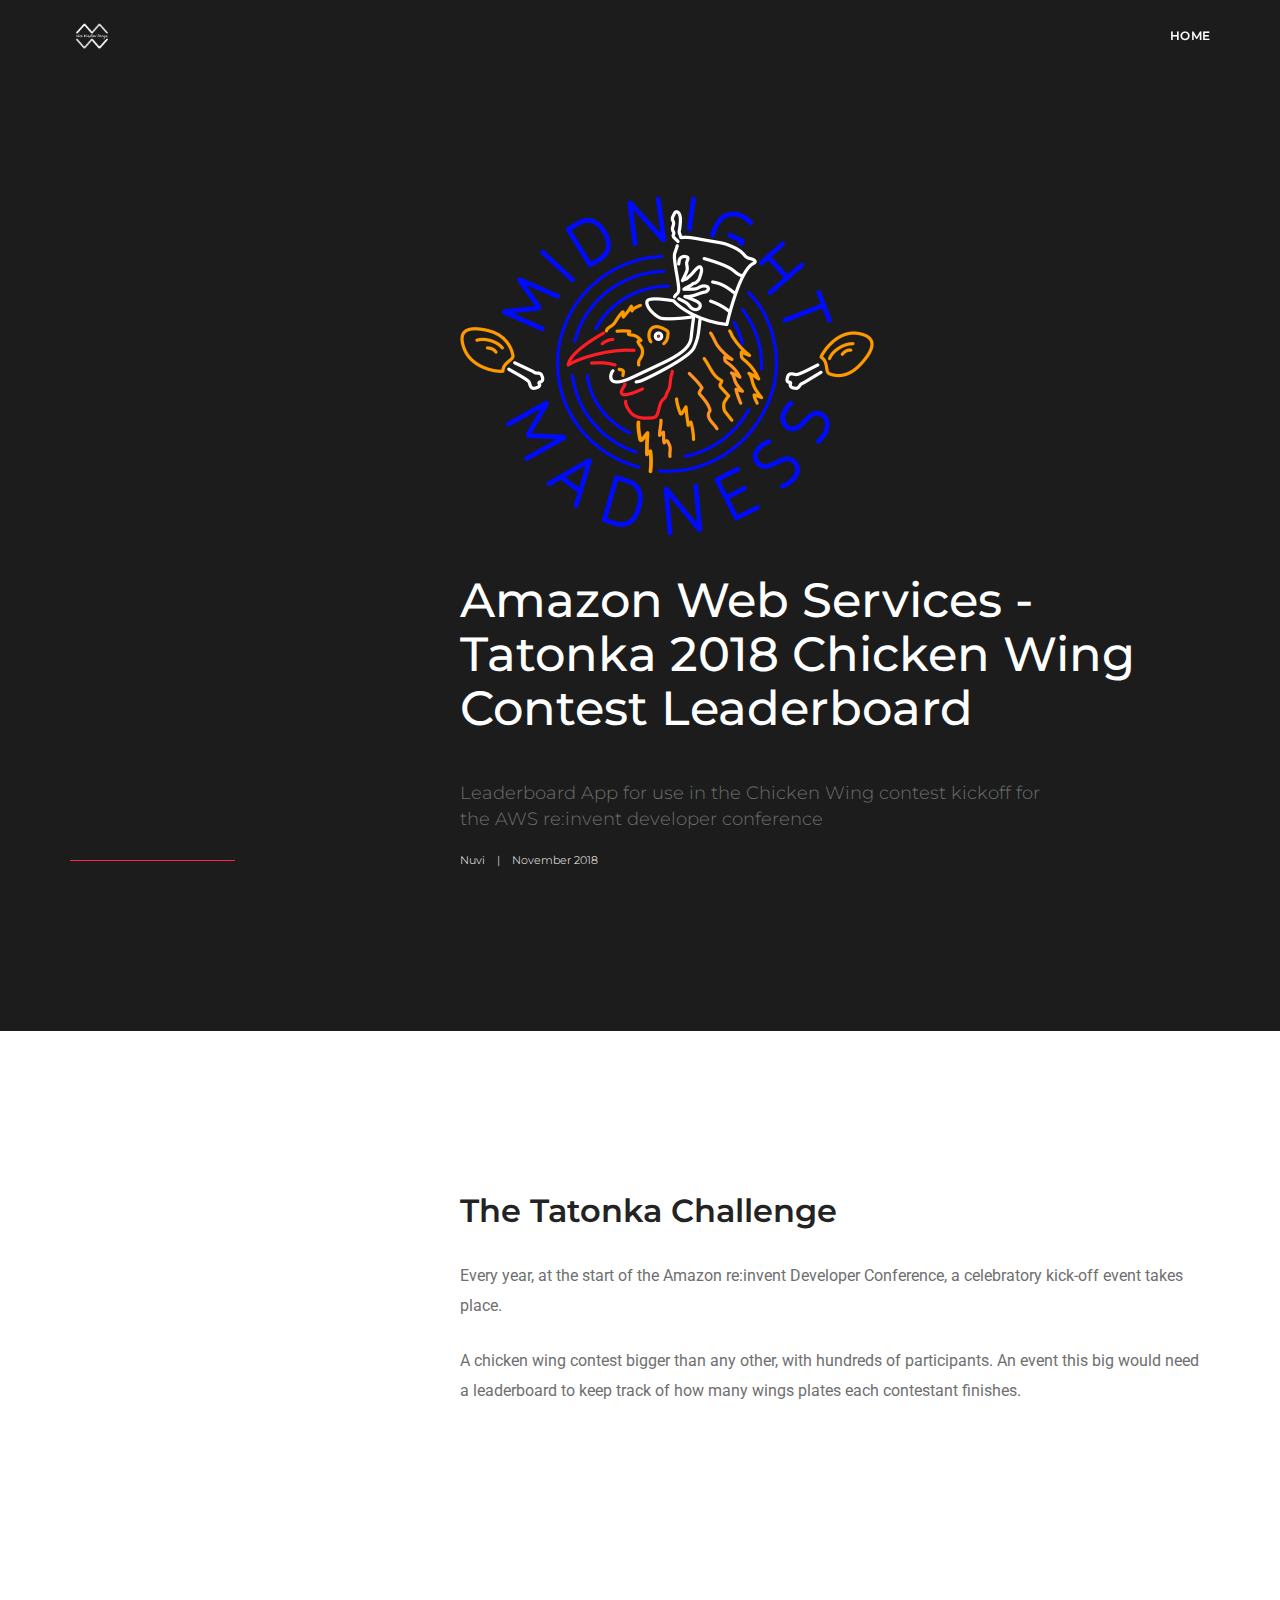
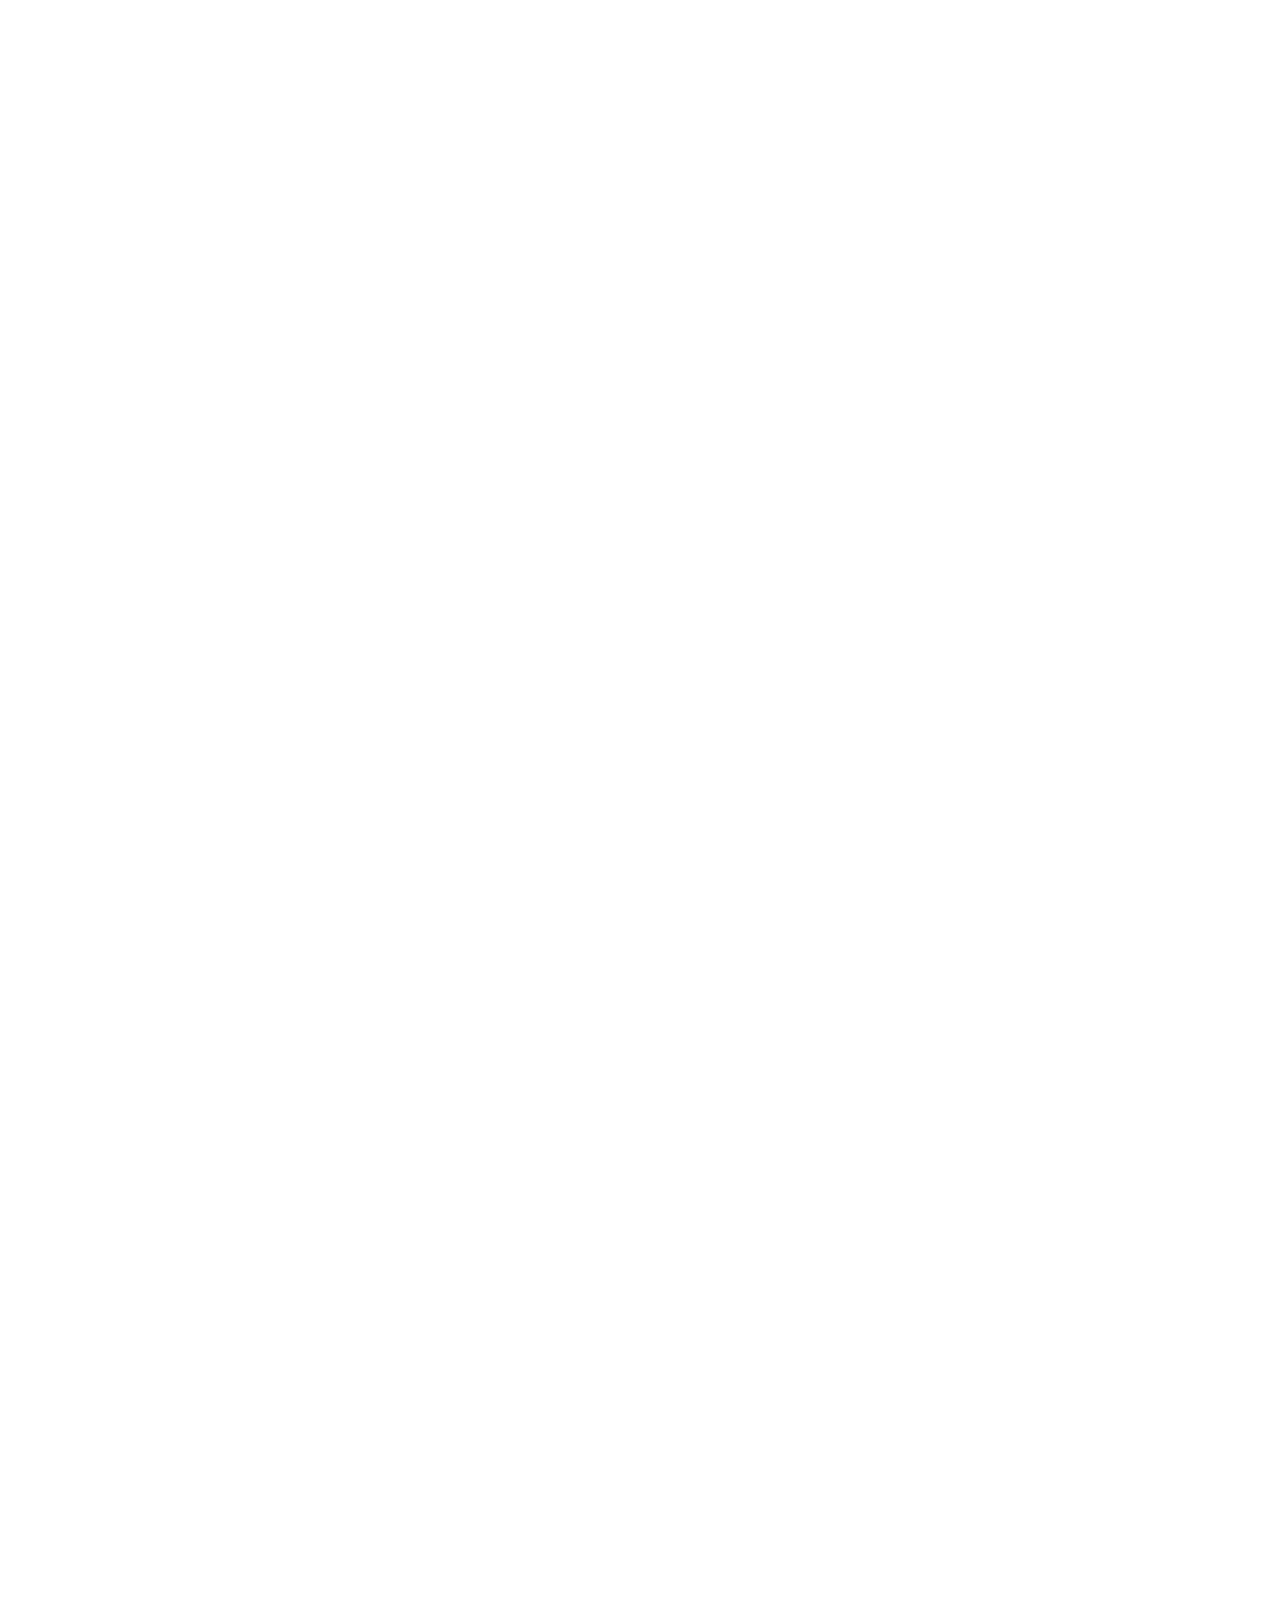
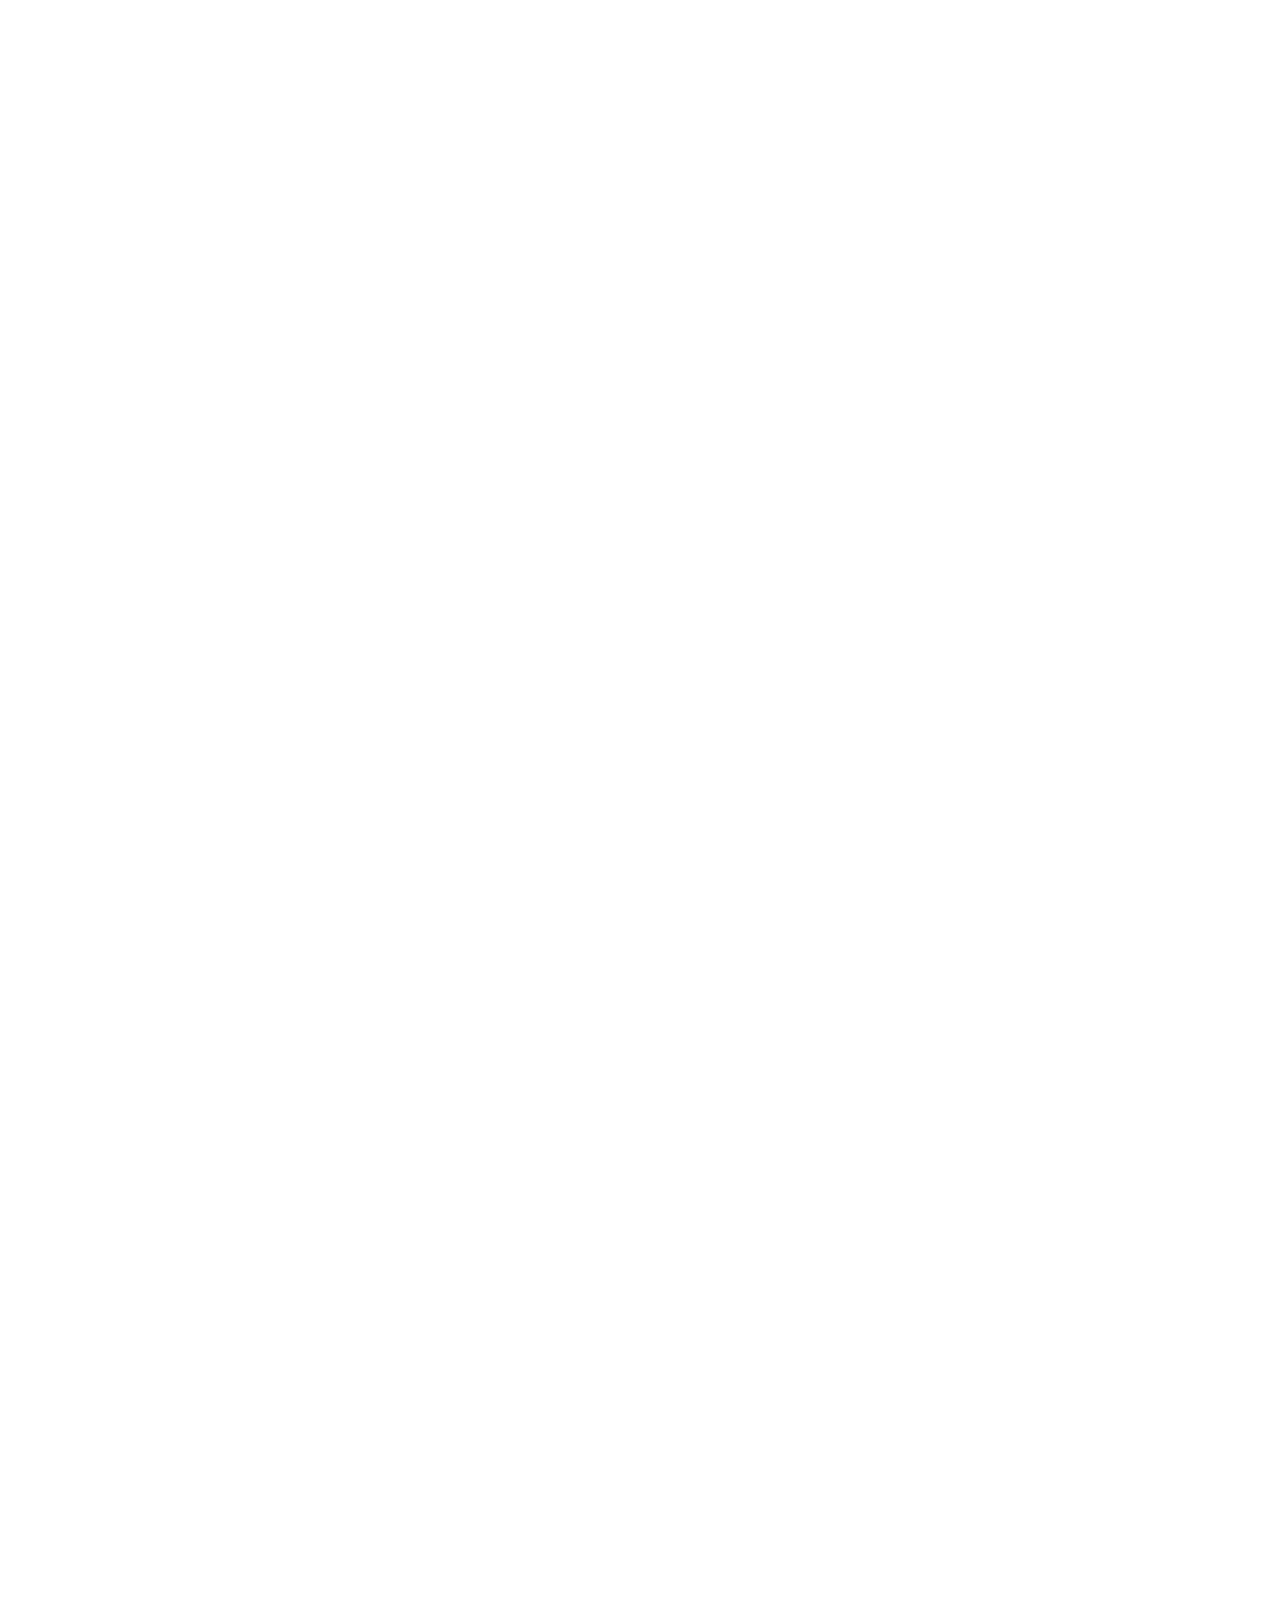
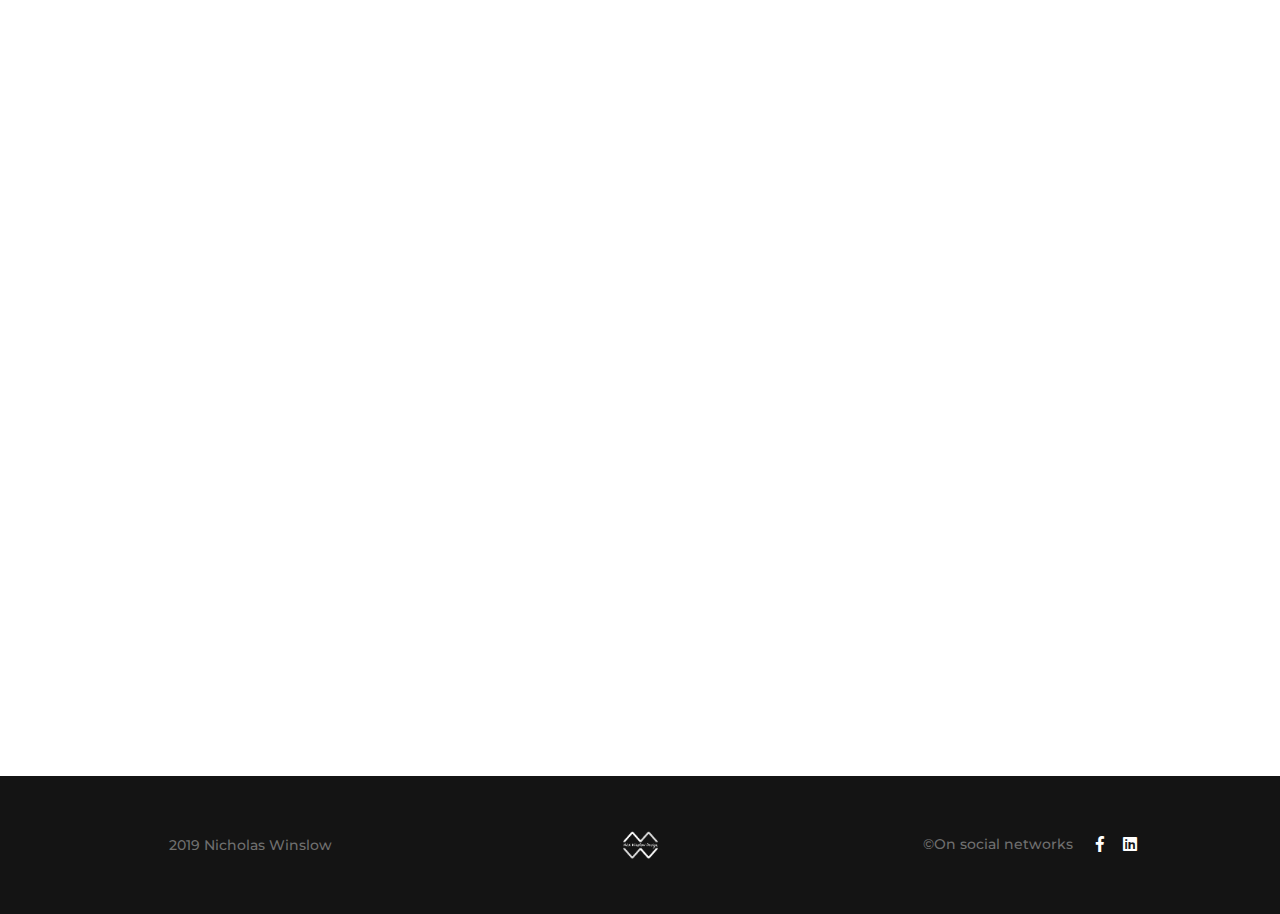
==== amazon-web-services.html @ f04628a4 "portfolio redesign update" ====
<!doctype html>
<html class="no-js" lang="en">
    <head>
        <!-- title -->
        <title>Nick Winslow - Amazon Web Services</title>
        <meta charset="utf-8">
        <meta http-equiv="X-UA-Compatible" content="IE=edge" />
        <meta name="viewport" content="width=device-width,initial-scale=1.0,maximum-scale=1" />
        <meta name="author" content="ThemeZaa">
        <!-- description -->
        <!-- keywords -->
        <!-- favicon -->
        <link rel="shortcut icon" href="images/favicon.png">
        <link rel="apple-touch-icon" href="images/apple-touch-icon-57x57.png">
        <link rel="apple-touch-icon" sizes="72x72" href="images/apple-touch-icon-72x72.png">
        <link rel="apple-touch-icon" sizes="114x114" href="images/apple-touch-icon-114x114.png">
        <!-- animation -->
        <link rel="stylesheet" href="css/animate.css" />
        <!-- bootstrap -->
        <link rel="stylesheet" href="css/bootstrap.min.css" />
        <!-- et line icon --> 
        <link rel="stylesheet" href="css/et-line-icons.css" />
        <!-- font-awesome icon -->
        <link rel="stylesheet" href="css/font-awesome.min.css" />
        <!-- themify icon -->
        <link rel="stylesheet" href="css/themify-icons.css">
        <!-- swiper carousel -->
        <link rel="stylesheet" href="css/swiper.min.css">
        <!-- justified gallery  -->
        <link rel="stylesheet" href="css/justified-gallery.min.css">
        <!-- magnific popup -->
        <link rel="stylesheet" href="css/magnific-popup.css" />
        <!-- revolution slider -->
        <link rel="stylesheet" type="text/css" href="revolution/css/settings.css" media="screen" />
        <link rel="stylesheet" type="text/css" href="revolution/css/layers.css">
        <link rel="stylesheet" type="text/css" href="revolution/css/navigation.css">
        <!-- bootsnav -->
        <link rel="stylesheet" href="css/bootsnav.css">
        <!-- style -->
        <link rel="stylesheet" href="css/style.css" />
        <!-- responsive css -->
        <link rel="stylesheet" href="css/responsive.css" />
        <!--[if IE]>
            <script src="js/html5shiv.js"></script>
        <![endif]-->
    </head>
    <body>
        <!-- start header -->
        <header>
            <nav class="navbar navbar-default bootsnav navbar-fixed-top header-light bg-transparent nav-box-width white-link">
                <div class="container nav-header-container">
                    <div class="row">
                        <!-- start logo -->
                        <div class="col-md-2 col-xs-5">
                            <a href="index.html" title="Pofo" class="logo">
                                <img src="images/logo/nick-winslow-dark.png" class="logo-dark" alt="logo">
                                <img src="images/logo/nick-winslow-light.png"  alt="logo" class="logo-light default"></a>
                        </div>
                        <!-- end logo -->
                        <div class="col-md-7 col-xs-2 width-auto pull-right accordion-menu">
                            <button type="button" class="navbar-toggle collapsed pull-right" data-toggle="collapse" data-target="#navbar-collapse-toggle-1">
                                <span class="sr-only">toggle navigation</span>
                                <span class="icon-bar"></span>
                                <span class="icon-bar"></span>
                                <span class="icon-bar"></span>
                            </button>
                            <div class="navbar-collapse collapse pull-right" id="navbar-collapse-toggle-1">
                                <ul class="nav navbar-nav navbar-left panel-group no-margin alt-font font-weight-800">
                                    <li><a href="#home" title="Home" class="inner-link">Home</a></li>
                                </ul>
                            </div>
                        </div>
                    </div>
                </div>
            </nav>
                      
        </header>
        <!-- end header -->
        <!-- start page title section -->
        <section class="big-section bg-extra-dark-gray wow fadeIn">
            <div class="container">
                <div class="row equalize xs-equalize-auto">
                    <div class="col-md-2 col-sm-12 col-xs-12 display-table small-screen margin-three-top sm-display-none">
                        <div class="display-table-cell vertical-align-bottom">
                            <div class="separator-line-horrizontal-full bg-deep-pink margin-10px-bottom"></div>
                        </div>
                    </div>
                    <div class="col-md-8 col-md-offset-2 display-table small-screen margin-three-top">
                        <div class="display-table-cell vertical-align-bottom">
                            <img src="images/portfolio/aws/midnightmadness.png" class="margin-five-bottom logo" alt=""/>
                            <h3 class="alt-font  text-white margin-six-bottom sm-margin-30px-bottom">Amazon Web Services - Tatonka 2018 Chicken Wing Contest Leaderboard</h3>
                            <span class="text-large alt-font width-80 display-block font-weight-300 margin-15px-bottom xs-width-100">Leaderboard App for use in the Chicken Wing contest kickoff for the AWS re:invent developer conference</span>
                            <span class="alt-font text-white text-extra-small font-weight-300">Nuvi &nbsp;&nbsp;&nbsp;|&nbsp;&nbsp;&nbsp; November 2018</span>
                        </div>
                    </div>
                </div>
            </div>
        </section>
        <!-- end page title section -->
        
        <!-- start about section -->
        <section class="big-section">
            <div class="container">
                <div class="row">
                    <div class="col-lg-2 col-md-3 col-sm-12 col-xs-12 sm-margin-5px-bottom wow fadeInLeft">
                        <div class="separator-line-horrizontal-full bg-deep-pink margin-20px-bottom sm-display-none"></div>
                        <span class="text-uppercase alt-font text-medium-gray letter-spacing-1 font-weight-600 text-small">About the Project</span>
                    </div>
                    <div class="col-lg-8 col-md-7 col-md-offset-2 last-paragraph-no-margin">
                        <h5 class="alt-font text-extra-dark-gray font-weight-600 margin-30px-bottom clear-both">The Tatonka Challenge</h5>
                        <p class="text-medium line-height-30">Every year, at the start of the Amazon re:invent Developer Conference, a celebratory kick-off event takes place.</p>
                        <p class="text-medium line-height-30">A chicken wing contest bigger than any other, with hundreds of participants.  An event this big would need a leaderboard to keep track of how many wings plates each contestant finishes.</p>
                    </div>
                </div>
            </div>
        </section>
        <!-- end about section -->
       <!-- start  section -->
       <section class="wow fadeIn no-padding-top">
        <div class="container-fluid padding-ten-lr sm-padding-30px-lr xs-padding-15px-lr">
            <div class="row">
                <div class="col-md-12 margin-35px-bottom wow fadeInUp">
                    <img src="images/portfolio/aws/aws1.jpg" class="width-100" alt=""/>
                </div>
                <div class="col-md-12 margin-35px-tb wow fadeInUp">
                </div>
                <div class="col-md-12 margin-35px-tb wow fadeInUp">
                </div>
            </div>
        </div>
    </section>
    <!-- end product gallery -->

        
        <!-- start product gallery -->
        <section class="wow fadeIn border-top border-width-1 border-color-medium-gray big-section">
            <div class="container">
                <div class="row">
                    <div class="col-lg-2 col-md-3 col-sm-12 col-xs-12 wow fadeInLeft sm-margin-5px-bottom">
                        <div class="separator-line-horrizontal-full bg-deep-pink margin-20px-bottom sm-display-none"></div>
                        <span class="text-uppercase alt-font text-medium-gray letter-spacing-1 font-weight-600 text-small">Ideation</span>
                    </div>
                    <div class="col-lg-8 col-md-7 col-md-offset-2 last-paragraph-no-margin">
                        <h5 class="alt-font text-extra-dark-gray font-weight-600 margin-30px-bottom clear-both">Working with Amazon</h5>
                        <p class="text-medium line-height-30">By gathering all the initial information I could about the project, I started building low-fidelity mocks of what a one time use leaderboard could look like.
                            After reviewing with Amazon with multiple phases and iterations, I was able to design a leaderboard that fit all of their needs which was passed off and sent to developers.
                        </p>
                    </div>
                </div>
            </div>
        </section>
        <section class="wow fadeIn no-padding-top">
            <div class="container-fluid padding-ten-lr sm-padding-30px-lr xs-padding-15px-lr">
                <div class="row">
                    <div class="col-md-12 margin-35px-bottom wow fadeInUp">
                        <img src="images/portfolio/aws/1.jpg" class="width-100" alt=""/>
                    </div>
                    <div class="col-md-12 margin-35px-tb wow fadeInUp">
                        <img src="images/portfolio/aws/2.jpg" class="width-100" alt=""/>
                    </div>
                    <div class="col-md-12 margin-35px-tb wow fadeInUp">
                        <img src="images/portfolio/aws/3.jpg" class="width-100" alt=""/>
                    </div>
                    <div class="col-md-12 margin-35px-tb wow fadeInUp">
                        <img src="images/portfolio/aws/4.jpg" class="width-100" alt=""/>
                    </div>
                </div>
            </div>
        </section>
        <!-- end product gallery section -->
   
 
        <!-- start footer --> 
        <footer class="footer-standard-dark bg-extra-dark-gray"> 
        
            <div class="bg-dark-footer padding-50px-tb xs-padding-30px-tb">
                <div class="container">
                    <div class="row equalize xs-equalize-auto">
                        <!-- start slogan -->
                        <div class="col-md-4 col-sm-5 col-xs-12 text-center alt-font display-table xs-text-center xs-margin-15px-bottom">
                            <div class="display-table-cell vertical-align-middle">
                                2019 Nicholas Winslow
                            </div>
                        </div>
                        <!-- end slogan -->
                        <!-- start logo -->
                        <div class="col-md-4 col-sm-2 col-xs-12 text-center display-table xs-margin-10px-bottom">
                            <div class="display-table-cell vertical-align-middle">
                                <a href="index.html"><img class="footer-logo" src="images/logo/nick-winslow-light.png" data-rjs="images/logo/nick-winslow-light" alt="Pofo"></a>
                            </div>
                        </div>
                        <!-- end logo -->
                        <!-- start social media -->
                        <div class="col-md-4 col-sm-5 col-xs-12 col-xs-12 text-center display-table xs-text-center">
                            <div class="display-table-cell vertical-align-middle">
                                <span class="alt-font margin-20px-right">&copy;On social networks</span>
                                <div class="social-icon-style-8 display-inline-block vertical-align-middle">
                                    <ul class="small-icon no-margin-bottom">
                                        <li><a class="facebook text-white" href="https://www.facebook.com/" target="_blank"><i class="fab fa-facebook-f" aria-hidden="true"></i></a></li>
                                        <li><a class="linkedin text-white" href="https://linkedin.com/in/nicholaswinslow" target="_blank"><i class="fab fa-linkedin"></i></a></li>
                                    </ul>
                                </div>
                            </div>
                        </div>
                        <!-- end social media -->
                    </div>
                </div>
            </div>
        </footer>
        <!-- end footer -->
        <!-- start scroll to top -->
        <a class="scroll-top-arrow" href="javascript:void(0);"><i class="ti-arrow-up"></i></a>
        <!-- end scroll to top  -->
        <!-- javascript libraries -->
        <script type="text/javascript" src="js/jquery.js"></script>
        <script type="text/javascript" src="js/modernizr.js"></script>
        <script type="text/javascript" src="js/bootstrap.min.js"></script>
        <script type="text/javascript" src="js/jquery.easing.1.3.js"></script>
        <script type="text/javascript" src="js/skrollr.min.js"></script>
        <script type="text/javascript" src="js/smooth-scroll.js"></script>
        <script type="text/javascript" src="js/jquery.appear.js"></script>
        <!-- menu navigation -->
        <script type="text/javascript" src="js/bootsnav.js"></script>
        <script type="text/javascript" src="js/jquery.nav.js"></script>
        <!-- animation -->
        <script type="text/javascript" src="js/wow.min.js"></script>
        <!-- page scroll -->
        <script type="text/javascript" src="js/page-scroll.js"></script>
        <!-- swiper carousel -->
        <script type="text/javascript" src="js/swiper.min.js"></script>
        <!-- counter -->
        <script type="text/javascript" src="js/jquery.count-to.js"></script>
        <!-- parallax -->
        <script type="text/javascript" src="js/jquery.stellar.js"></script>
        <!-- magnific popup -->
        <script type="text/javascript" src="js/jquery.magnific-popup.min.js"></script>
        <!-- portfolio with shorting tab -->
        <script type="text/javascript" src="js/isotope.pkgd.min.js"></script>
        <!-- images loaded -->
        <script type="text/javascript" src="js/imagesloaded.pkgd.min.js"></script>
        <!-- pull menu -->
        <script type="text/javascript" src="js/classie.js"></script>
        <script type="text/javascript" src="js/hamburger-menu.js"></script>
        <!-- counter  -->
        <script type="text/javascript" src="js/counter.js"></script>
        <!-- fit video  -->
        <script type="text/javascript" src="js/jquery.fitvids.js"></script>
        <!-- equalize -->
        <script type="text/javascript" src="js/equalize.min.js"></script>
        <!-- skill bars  -->
        <script type="text/javascript" src="js/skill.bars.jquery.js"></script> 
        <!-- justified gallery  -->
        <script type="text/javascript" src="js/justified-gallery.min.js"></script>
        <!--pie chart-->
        <script type="text/javascript" src="js/jquery.easypiechart.min.js"></script>
        <!-- instagram -->
        <script type="text/javascript" src="js/instafeed.min.js"></script>
        <!-- retina -->
        <script type="text/javascript" src="js/retina.min.js"></script>
        <!-- revolution -->
        <script type="text/javascript" src="revolution/js/jquery.themepunch.tools.min.js"></script>
        <script type="text/javascript" src="revolution/js/jquery.themepunch.revolution.min.js"></script>
        <!-- revolution slider extensions (load below extensions JS files only on local file systems to make the slider work! The following part can be removed on server for on demand loading) -->
        <!--<script type="text/javascript" src="revolution/js/extensions/revolution.extension.actions.min.js"></script>
        <script type="text/javascript" src="revolution/js/extensions/revolution.extension.carousel.min.js"></script>
        <script type="text/javascript" src="revolution/js/extensions/revolution.extension.kenburn.min.js"></script>
        <script type="text/javascript" src="revolution/js/extensions/revolution.extension.layeranimation.min.js"></script>
        <script type="text/javascript" src="revolution/js/extensions/revolution.extension.migration.min.js"></script>
        <script type="text/javascript" src="revolution/js/extensions/revolution.extension.navigation.min.js"></script>
        <script type="text/javascript" src="revolution/js/extensions/revolution.extension.parallax.min.js"></script>
        <script type="text/javascript" src="revolution/js/extensions/revolution.extension.slideanims.min.js"></script>
        <script type="text/javascript" src="revolution/js/extensions/revolution.extension.video.min.js"></script>-->
        <!-- setting -->
        <script type="text/javascript" src="js/main.js"></script>
    </body>
</html>
---- css/et-line-icons.css ----
@font-face {
	font-family: 'et-line';
	src:url('../fonts/et-line.eot');
	src:url('../fonts/et-line.eot?#iefix') format('embedded-opentype'),
		url('../fonts/et-line.woff') format('woff'),
		url('../fonts/et-line.ttf') format('truetype'),
		url('../fonts/et-line.svg#et-line') format('svg');
	font-weight: normal;
	font-style: normal;
}

/* Use the following CSS code if you want to use data attributes for inserting your icons */
[data-icon]:before {
	font-family: 'et-line';
	content: attr(data-icon);
	speak: none;
	font-weight: normal;
	font-variant: normal;
	text-transform: none;
	line-height: 1;
	-webkit-font-smoothing: antialiased;
	-moz-osx-font-smoothing: grayscale;
	display:inline-block;
}

/* Use the following CSS code if you want to have a class per icon */
/*
Instead of a list of all class selectors,
you can use the generic selector below, but it's slower:
[class*="icon-"] {
*/
.icon-mobile, .icon-laptop, .icon-desktop, .icon-tablet, .icon-phone, .icon-document, .icon-documents, .icon-search, .icon-clipboard, .icon-newspaper, .icon-notebook, .icon-book-open, .icon-browser, .icon-calendar, .icon-presentation, .icon-picture, .icon-pictures, .icon-video, .icon-camera, .icon-printer, .icon-toolbox, .icon-briefcase, .icon-wallet, .icon-gift, .icon-bargraph, .icon-grid, .icon-expand, .icon-focus, .icon-edit, .icon-adjustments, .icon-ribbon, .icon-hourglass, .icon-lock, .icon-megaphone, .icon-shield, .icon-trophy, .icon-flag, .icon-map, .icon-puzzle, .icon-basket, .icon-envelope, .icon-streetsign, .icon-telescope, .icon-gears, .icon-key, .icon-paperclip, .icon-attachment, .icon-pricetags, .icon-lightbulb, .icon-layers, .icon-pencil, .icon-tools, .icon-tools-2, .icon-scissors, .icon-paintbrush, .icon-magnifying-glass, .icon-circle-compass, .icon-linegraph, .icon-mic, .icon-strategy, .icon-beaker, .icon-caution, .icon-recycle, .icon-anchor, .icon-profile-male, .icon-profile-female, .icon-bike, .icon-wine, .icon-hotairballoon, .icon-globe, .icon-genius, .icon-map-pin, .icon-dial, .icon-chat, .icon-heart, .icon-cloud, .icon-upload, .icon-download, .icon-target, .icon-hazardous, .icon-piechart, .icon-speedometer, .icon-global, .icon-compass, .icon-lifesaver, .icon-clock, .icon-aperture, .icon-quote, .icon-scope, .icon-alarmclock, .icon-refresh, .icon-happy, .icon-sad, .icon-facebook, .icon-twitter, .icon-googleplus, .icon-rss, .icon-tumblr, .icon-linkedin, .icon-dribbble {
	font-family: 'et-line';
	speak: none;
	font-style: normal;
	font-weight: normal;
	font-variant: normal;
	text-transform: none;
	line-height: 1.1;
	-webkit-font-smoothing: antialiased;
	-moz-osx-font-smoothing: grayscale;
	display:inline-block;
}
.icon-mobile:before {
	content: "\e000";
}
.icon-laptop:before {
	content: "\e001";
}
.icon-desktop:before {
	content: "\e002";
}
.icon-tablet:before {
	content: "\e003";
}
.icon-phone:before {
	content: "\e004";
}
.icon-document:before {
	content: "\e005";
}
.icon-documents:before {
	content: "\e006";
}
.icon-search:before {
	content: "\e007";
}
.icon-clipboard:before {
	content: "\e008";
}
.icon-newspaper:before {
	content: "\e009";
}
.icon-notebook:before {
	content: "\e00a";
}
.icon-book-open:before {
	content: "\e00b";
}
.icon-browser:before {
	content: "\e00c";
}
.icon-calendar:before {
	content: "\e00d";
}
.icon-presentation:before {
	content: "\e00e";
}
.icon-picture:before {
	content: "\e00f";
}
.icon-pictures:before {
	content: "\e010";
}
.icon-video:before {
	content: "\e011";
}
.icon-camera:before {
	content: "\e012";
}
.icon-printer:before {
	content: "\e013";
}
.icon-toolbox:before {
	content: "\e014";
}
.icon-briefcase:before {
	content: "\e015";
}
.icon-wallet:before {
	content: "\e016";
}
.icon-gift:before {
	content: "\e017";
}
.icon-bargraph:before {
	content: "\e018";
}
.icon-grid:before {
	content: "\e019";
}
.icon-expand:before {
	content: "\e01a";
}
.icon-focus:before {
	content: "\e01b";
}
.icon-edit:before {
	content: "\e01c";
}
.icon-adjustments:before {
	content: "\e01d";
}
.icon-ribbon:before {
	content: "\e01e";
}
.icon-hourglass:before {
	content: "\e01f";
}
.icon-lock:before {
	content: "\e020";
}
.icon-megaphone:before {
	content: "\e021";
}
.icon-shield:before {
	content: "\e022";
}
.icon-trophy:before {
	content: "\e023";
}
.icon-flag:before {
	content: "\e024";
}
.icon-map:before {
	content: "\e025";
}
.icon-puzzle:before {
	content: "\e026";
}
.icon-basket:before {
	content: "\e027";
}
.icon-envelope:before {
	content: "\e028";
}
.icon-streetsign:before {
	content: "\e029";
}
.icon-telescope:before {
	content: "\e02a";
}
.icon-gears:before {
	content: "\e02b";
}
.icon-key:before {
	content: "\e02c";
}
.icon-paperclip:before {
	content: "\e02d";
}
.icon-attachment:before {
	content: "\e02e";
}
.icon-pricetags:before {
	content: "\e02f";
}
.icon-lightbulb:before {
	content: "\e030";
}
.icon-layers:before {
	content: "\e031";
}
.icon-pencil:before {
	content: "\e032";
}
.icon-tools:before {
	content: "\e033";
}
.icon-tools-2:before {
	content: "\e034";
}
.icon-scissors:before {
	content: "\e035";
}
.icon-paintbrush:before {
	content: "\e036";
}
.icon-magnifying-glass:before {
	content: "\e037";
}
.icon-circle-compass:before {
	content: "\e038";
}
.icon-linegraph:before {
	content: "\e039";
}
.icon-mic:before {
	content: "\e03a";
}
.icon-strategy:before {
	content: "\e03b";
}
.icon-beaker:before {
	content: "\e03c";
}
.icon-caution:before {
	content: "\e03d";
}
.icon-recycle:before {
	content: "\e03e";
}
.icon-anchor:before {
	content: "\e03f";
}
.icon-profile-male:before {
	content: "\e040";
}
.icon-profile-female:before {
	content: "\e041";
}
.icon-bike:before {
	content: "\e042";
}
.icon-wine:before {
	content: "\e043";
}
.icon-hotairballoon:before {
	content: "\e044";
}
.icon-globe:before {
	content: "\e045";
}
.icon-genius:before {
	content: "\e046";
}
.icon-map-pin:before {
	content: "\e047";
}
.icon-dial:before {
	content: "\e048";
}
.icon-chat:before {
	content: "\e049";
}
.icon-heart:before {
	content: "\e04a";
}
.icon-cloud:before {
	content: "\e04b";
}
.icon-upload:before {
	content: "\e04c";
}
.icon-download:before {
	content: "\e04d";
}
.icon-target:before {
	content: "\e04e";
}
.icon-hazardous:before {
	content: "\e04f";
}
.icon-piechart:before {
	content: "\e050";
}
.icon-speedometer:before {
	content: "\e051";
}
.icon-global:before {
	content: "\e052";
}
.icon-compass:before {
	content: "\e053";
}
.icon-lifesaver:before {
	content: "\e054";
}
.icon-clock:before {
	content: "\e055";
}
.icon-aperture:before {
	content: "\e056";
}
.icon-quote:before {
	content: "\e057";
}
.icon-scope:before {
	content: "\e058";
}
.icon-alarmclock:before {
	content: "\e059";
}
.icon-refresh:before {
	content: "\e05a";
}
.icon-happy:before {
	content: "\e05b";
}
.icon-sad:before {
	content: "\e05c";
}
.icon-facebook:before {
	content: "\e05d";
}
.icon-twitter:before {
	content: "\e05e";
}
.icon-googleplus:before {
	content: "\e05f";
}
.icon-rss:before {
	content: "\e060";
}
.icon-tumblr:before {
	content: "\e061";
}
.icon-linkedin:before {
	content: "\e062";
}
.icon-dribbble:before {
	content: "\e063";
}
---- css/themify-icons.css ----
@font-face {
	font-family: 'themify';
	src:url('../fonts/themify.eot?-fvbane');
	src:url('../fonts/themify.eot?#iefix-fvbane') format('embedded-opentype'),
		url('../fonts/themify.woff?-fvbane') format('woff'),
		url('../fonts/themify.ttf?-fvbane') format('truetype'),
		url('../fonts/themify.svg?-fvbane#themify') format('svg');
	font-weight: normal;
	font-style: normal;
}

[class^="ti-"], [class*=" ti-"] {
	font-family: 'themify';
	speak: none;
	font-style: normal;
	font-weight: normal;
	font-variant: normal;
	text-transform: none;
	line-height: 1;
        display: inline-block;

	/* Better Font Rendering =========== */
	-webkit-font-smoothing: antialiased;
	-moz-osx-font-smoothing: grayscale;
}

.ti-wand:before {
	content: "\e600";
}
.ti-volume:before {
	content: "\e601";
}
.ti-user:before {
	content: "\e602";
}
.ti-unlock:before {
	content: "\e603";
}
.ti-unlink:before {
	content: "\e604";
}
.ti-trash:before {
	content: "\e605";
}
.ti-thought:before {
	content: "\e606";
}
.ti-target:before {
	content: "\e607";
}
.ti-tag:before {
	content: "\e608";
}
.ti-tablet:before {
	content: "\e609";
}
.ti-star:before {
	content: "\e60a";
}
.ti-spray:before {
	content: "\e60b";
}
.ti-signal:before {
	content: "\e60c";
}
.ti-shopping-cart:before {
	content: "\e60d";
}
.ti-shopping-cart-full:before {
	content: "\e60e";
}
.ti-settings:before {
	content: "\e60f";
}
.ti-search:before {
	content: "\e610";
}
.ti-zoom-in:before {
	content: "\e611";
}
.ti-zoom-out:before {
	content: "\e612";
}
.ti-cut:before {
	content: "\e613";
}
.ti-ruler:before {
	content: "\e614";
}
.ti-ruler-pencil:before {
	content: "\e615";
}
.ti-ruler-alt:before {
	content: "\e616";
}
.ti-bookmark:before {
	content: "\e617";
}
.ti-bookmark-alt:before {
	content: "\e618";
}
.ti-reload:before {
	content: "\e619";
}
.ti-plus:before {
	content: "\e61a";
}
.ti-pin:before {
	content: "\e61b";
}
.ti-pencil:before {
	content: "\e61c";
}
.ti-pencil-alt:before {
	content: "\e61d";
}
.ti-paint-roller:before {
	content: "\e61e";
}
.ti-paint-bucket:before {
	content: "\e61f";
}
.ti-na:before {
	content: "\e620";
}
.ti-mobile:before {
	content: "\e621";
}
.ti-minus:before {
	content: "\e622";
}
.ti-medall:before {
	content: "\e623";
}
.ti-medall-alt:before {
	content: "\e624";
}
.ti-marker:before {
	content: "\e625";
}
.ti-marker-alt:before {
	content: "\e626";
}
.ti-arrow-up:before {
	content: "\e627";
}
.ti-arrow-right:before {
	content: "\e628";
}
.ti-arrow-left:before {
	content: "\e629";
}
.ti-arrow-down:before {
	content: "\e62a";
}
.ti-lock:before {
	content: "\e62b";
}
.ti-location-arrow:before {
	content: "\e62c";
}
.ti-link:before {
	content: "\e62d";
}
.ti-layout:before {
	content: "\e62e";
}
.ti-layers:before {
	content: "\e62f";
}
.ti-layers-alt:before {
	content: "\e630";
}
.ti-key:before {
	content: "\e631";
}
.ti-import:before {
	content: "\e632";
}
.ti-image:before {
	content: "\e633";
}
.ti-heart:before {
	content: "\e634";
}
.ti-heart-broken:before {
	content: "\e635";
}
.ti-hand-stop:before {
	content: "\e636";
}
.ti-hand-open:before {
	content: "\e637";
}
.ti-hand-drag:before {
	content: "\e638";
}
.ti-folder:before {
	content: "\e639";
}
.ti-flag:before {
	content: "\e63a";
}
.ti-flag-alt:before {
	content: "\e63b";
}
.ti-flag-alt-2:before {
	content: "\e63c";
}
.ti-eye:before {
	content: "\e63d";
}
.ti-export:before {
	content: "\e63e";
}
.ti-exchange-vertical:before {
	content: "\e63f";
}
.ti-desktop:before {
	content: "\e640";
}
.ti-cup:before {
	content: "\e641";
}
.ti-crown:before {
	content: "\e642";
}
.ti-comments:before {
	content: "\e643";
}
.ti-comment:before {
	content: "\e644";
}
.ti-comment-alt:before {
	content: "\e645";
}
.ti-close:before {
	content: "\e646";
}
.ti-clip:before {
	content: "\e647";
}
.ti-angle-up:before {
	content: "\e648";
}
.ti-angle-right:before {
	content: "\e649";
}
.ti-angle-left:before {
	content: "\e64a";
}
.ti-angle-down:before {
	content: "\e64b";
}
.ti-check:before {
	content: "\e64c";
}
.ti-check-box:before {
	content: "\e64d";
}
.ti-camera:before {
	content: "\e64e";
}
.ti-announcement:before {
	content: "\e64f";
}
.ti-brush:before {
	content: "\e650";
}
.ti-briefcase:before {
	content: "\e651";
}
.ti-bolt:before {
	content: "\e652";
}
.ti-bolt-alt:before {
	content: "\e653";
}
.ti-blackboard:before {
	content: "\e654";
}
.ti-bag:before {
	content: "\e655";
}
.ti-move:before {
	content: "\e656";
}
.ti-arrows-vertical:before {
	content: "\e657";
}
.ti-arrows-horizontal:before {
	content: "\e658";
}
.ti-fullscreen:before {
	content: "\e659";
}
.ti-arrow-top-right:before {
	content: "\e65a";
}
.ti-arrow-top-left:before {
	content: "\e65b";
}
.ti-arrow-circle-up:before {
	content: "\e65c";
}
.ti-arrow-circle-right:before {
	content: "\e65d";
}
.ti-arrow-circle-left:before {
	content: "\e65e";
}
.ti-arrow-circle-down:before {
	content: "\e65f";
}
.ti-angle-double-up:before {
	content: "\e660";
}
.ti-angle-double-right:before {
	content: "\e661";
}
.ti-angle-double-left:before {
	content: "\e662";
}
.ti-angle-double-down:before {
	content: "\e663";
}
.ti-zip:before {
	content: "\e664";
}
.ti-world:before {
	content: "\e665";
}
.ti-wheelchair:before {
	content: "\e666";
}
.ti-view-list:before {
	content: "\e667";
}
.ti-view-list-alt:before {
	content: "\e668";
}
.ti-view-grid:before {
	content: "\e669";
}
.ti-uppercase:before {
	content: "\e66a";
}
.ti-upload:before {
	content: "\e66b";
}
.ti-underline:before {
	content: "\e66c";
}
.ti-truck:before {
	content: "\e66d";
}
.ti-timer:before {
	content: "\e66e";
}
.ti-ticket:before {
	content: "\e66f";
}
.ti-thumb-up:before {
	content: "\e670";
}
.ti-thumb-down:before {
	content: "\e671";
}
.ti-text:before {
	content: "\e672";
}
.ti-stats-up:before {
	content: "\e673";
}
.ti-stats-down:before {
	content: "\e674";
}
.ti-split-v:before {
	content: "\e675";
}
.ti-split-h:before {
	content: "\e676";
}
.ti-smallcap:before {
	content: "\e677";
}
.ti-shine:before {
	content: "\e678";
}
.ti-shift-right:before {
	content: "\e679";
}
.ti-shift-left:before {
	content: "\e67a";
}
.ti-shield:before {
	content: "\e67b";
}
.ti-notepad:before {
	content: "\e67c";
}
.ti-server:before {
	content: "\e67d";
}
.ti-quote-right:before {
	content: "\e67e";
}
.ti-quote-left:before {
	content: "\e67f";
}
.ti-pulse:before {
	content: "\e680";
}
.ti-printer:before {
	content: "\e681";
}
.ti-power-off:before {
	content: "\e682";
}
.ti-plug:before {
	content: "\e683";
}
.ti-pie-chart:before {
	content: "\e684";
}
.ti-paragraph:before {
	content: "\e685";
}
.ti-panel:before {
	content: "\e686";
}
.ti-package:before {
	content: "\e687";
}
.ti-music:before {
	content: "\e688";
}
.ti-music-alt:before {
	content: "\e689";
}
.ti-mouse:before {
	content: "\e68a";
}
.ti-mouse-alt:before {
	content: "\e68b";
}
.ti-money:before {
	content: "\e68c";
}
.ti-microphone:before {
	content: "\e68d";
}
.ti-menu:before {
	content: "\e68e";
}
.ti-menu-alt:before {
	content: "\e68f";
}
.ti-map:before {
	content: "\e690";
}
.ti-map-alt:before {
	content: "\e691";
}
.ti-loop:before {
	content: "\e692";
}
.ti-location-pin:before {
	content: "\e693";
}
.ti-list:before {
	content: "\e694";
}
.ti-light-bulb:before {
	content: "\e695";
}
.ti-Italic:before {
	content: "\e696";
}
.ti-info:before {
	content: "\e697";
}
.ti-infinite:before {
	content: "\e698";
}
.ti-id-badge:before {
	content: "\e699";
}
.ti-hummer:before {
	content: "\e69a";
}
.ti-home:before {
	content: "\e69b";
}
.ti-help:before {
	content: "\e69c";
}
.ti-headphone:before {
	content: "\e69d";
}
.ti-harddrives:before {
	content: "\e69e";
}
.ti-harddrive:before {
	content: "\e69f";
}
.ti-gift:before {
	content: "\e6a0";
}
.ti-game:before {
	content: "\e6a1";
}
.ti-filter:before {
	content: "\e6a2";
}
.ti-files:before {
	content: "\e6a3";
}
.ti-file:before {
	content: "\e6a4";
}
.ti-eraser:before {
	content: "\e6a5";
}
.ti-envelope:before {
	content: "\e6a6";
}
.ti-download:before {
	content: "\e6a7";
}
.ti-direction:before {
	content: "\e6a8";
}
.ti-direction-alt:before {
	content: "\e6a9";
}
.ti-dashboard:before {
	content: "\e6aa";
}
.ti-control-stop:before {
	content: "\e6ab";
}
.ti-control-shuffle:before {
	content: "\e6ac";
}
.ti-control-play:before {
	content: "\e6ad";
}
.ti-control-pause:before {
	content: "\e6ae";
}
.ti-control-forward:before {
	content: "\e6af";
}
.ti-control-backward:before {
	content: "\e6b0";
}
.ti-cloud:before {
	content: "\e6b1";
}
.ti-cloud-up:before {
	content: "\e6b2";
}
.ti-cloud-down:before {
	content: "\e6b3";
}
.ti-clipboard:before {
	content: "\e6b4";
}
.ti-car:before {
	content: "\e6b5";
}
.ti-calendar:before {
	content: "\e6b6";
}
.ti-book:before {
	content: "\e6b7";
}
.ti-bell:before {
	content: "\e6b8";
}
.ti-basketball:before {
	content: "\e6b9";
}
.ti-bar-chart:before {
	content: "\e6ba";
}
.ti-bar-chart-alt:before {
	content: "\e6bb";
}
.ti-back-right:before {
	content: "\e6bc";
}
.ti-back-left:before {
	content: "\e6bd";
}
.ti-arrows-corner:before {
	content: "\e6be";
}
.ti-archive:before {
	content: "\e6bf";
}
.ti-anchor:before {
	content: "\e6c0";
}
.ti-align-right:before {
	content: "\e6c1";
}
.ti-align-left:before {
	content: "\e6c2";
}
.ti-align-justify:before {
	content: "\e6c3";
}
.ti-align-center:before {
	content: "\e6c4";
}
.ti-alert:before {
	content: "\e6c5";
}
.ti-alarm-clock:before {
	content: "\e6c6";
}
.ti-agenda:before {
	content: "\e6c7";
}
.ti-write:before {
	content: "\e6c8";
}
.ti-window:before {
	content: "\e6c9";
}
.ti-widgetized:before {
	content: "\e6ca";
}
.ti-widget:before {
	content: "\e6cb";
}
.ti-widget-alt:before {
	content: "\e6cc";
}
.ti-wallet:before {
	content: "\e6cd";
}
.ti-video-clapper:before {
	content: "\e6ce";
}
.ti-video-camera:before {
	content: "\e6cf";
}
.ti-vector:before {
	content: "\e6d0";
}
.ti-themify-logo:before {
	content: "\e6d1";
}
.ti-themify-favicon:before {
	content: "\e6d2";
}
.ti-themify-favicon-alt:before {
	content: "\e6d3";
}
.ti-support:before {
	content: "\e6d4";
}
.ti-stamp:before {
	content: "\e6d5";
}
.ti-split-v-alt:before {
	content: "\e6d6";
}
.ti-slice:before {
	content: "\e6d7";
}
.ti-shortcode:before {
	content: "\e6d8";
}
.ti-shift-right-alt:before {
	content: "\e6d9";
}
.ti-shift-left-alt:before {
	content: "\e6da";
}
.ti-ruler-alt-2:before {
	content: "\e6db";
}
.ti-receipt:before {
	content: "\e6dc";
}
.ti-pin2:before {
	content: "\e6dd";
}
.ti-pin-alt:before {
	content: "\e6de";
}
.ti-pencil-alt2:before {
	content: "\e6df";
}
.ti-palette:before {
	content: "\e6e0";
}
.ti-more:before {
	content: "\e6e1";
}
.ti-more-alt:before {
	content: "\e6e2";
}
.ti-microphone-alt:before {
	content: "\e6e3";
}
.ti-magnet:before {
	content: "\e6e4";
}
.ti-line-double:before {
	content: "\e6e5";
}
.ti-line-dotted:before {
	content: "\e6e6";
}
.ti-line-dashed:before {
	content: "\e6e7";
}
.ti-layout-width-full:before {
	content: "\e6e8";
}
.ti-layout-width-default:before {
	content: "\e6e9";
}
.ti-layout-width-default-alt:before {
	content: "\e6ea";
}
.ti-layout-tab:before {
	content: "\e6eb";
}
.ti-layout-tab-window:before {
	content: "\e6ec";
}
.ti-layout-tab-v:before {
	content: "\e6ed";
}
.ti-layout-tab-min:before {
	content: "\e6ee";
}
.ti-layout-slider:before {
	content: "\e6ef";
}
.ti-layout-slider-alt:before {
	content: "\e6f0";
}
.ti-layout-sidebar-right:before {
	content: "\e6f1";
}
.ti-layout-sidebar-none:before {
	content: "\e6f2";
}
.ti-layout-sidebar-left:before {
	content: "\e6f3";
}
.ti-layout-placeholder:before {
	content: "\e6f4";
}
.ti-layout-menu:before {
	content: "\e6f5";
}
.ti-layout-menu-v:before {
	content: "\e6f6";
}
.ti-layout-menu-separated:before {
	content: "\e6f7";
}
.ti-layout-menu-full:before {
	content: "\e6f8";
}
.ti-layout-media-right-alt:before {
	content: "\e6f9";
}
.ti-layout-media-right:before {
	content: "\e6fa";
}
.ti-layout-media-overlay:before {
	content: "\e6fb";
}
.ti-layout-media-overlay-alt:before {
	content: "\e6fc";
}
.ti-layout-media-overlay-alt-2:before {
	content: "\e6fd";
}
.ti-layout-media-left-alt:before {
	content: "\e6fe";
}
.ti-layout-media-left:before {
	content: "\e6ff";
}
.ti-layout-media-center-alt:before {
	content: "\e700";
}
.ti-layout-media-center:before {
	content: "\e701";
}
.ti-layout-list-thumb:before {
	content: "\e702";
}
.ti-layout-list-thumb-alt:before {
	content: "\e703";
}
.ti-layout-list-post:before {
	content: "\e704";
}
.ti-layout-list-large-image:before {
	content: "\e705";
}
.ti-layout-line-solid:before {
	content: "\e706";
}
.ti-layout-grid4:before {
	content: "\e707";
}
.ti-layout-grid3:before {
	content: "\e708";
}
.ti-layout-grid2:before {
	content: "\e709";
}
.ti-layout-grid2-thumb:before {
	content: "\e70a";
}
.ti-layout-cta-right:before {
	content: "\e70b";
}
.ti-layout-cta-left:before {
	content: "\e70c";
}
.ti-layout-cta-center:before {
	content: "\e70d";
}
.ti-layout-cta-btn-right:before {
	content: "\e70e";
}
.ti-layout-cta-btn-left:before {
	content: "\e70f";
}
.ti-layout-column4:before {
	content: "\e710";
}
.ti-layout-column3:before {
	content: "\e711";
}
.ti-layout-column2:before {
	content: "\e712";
}
.ti-layout-accordion-separated:before {
	content: "\e713";
}
.ti-layout-accordion-merged:before {
	content: "\e714";
}
.ti-layout-accordion-list:before {
	content: "\e715";
}
.ti-ink-pen:before {
	content: "\e716";
}
.ti-info-alt:before {
	content: "\e717";
}
.ti-help-alt:before {
	content: "\e718";
}
.ti-headphone-alt:before {
	content: "\e719";
}
.ti-hand-point-up:before {
	content: "\e71a";
}
.ti-hand-point-right:before {
	content: "\e71b";
}
.ti-hand-point-left:before {
	content: "\e71c";
}
.ti-hand-point-down:before {
	content: "\e71d";
}
.ti-gallery:before {
	content: "\e71e";
}
.ti-face-smile:before {
	content: "\e71f";
}
.ti-face-sad:before {
	content: "\e720";
}
.ti-credit-card:before {
	content: "\e721";
}
.ti-control-skip-forward:before {
	content: "\e722";
}
.ti-control-skip-backward:before {
	content: "\e723";
}
.ti-control-record:before {
	content: "\e724";
}
.ti-control-eject:before {
	content: "\e725";
}
.ti-comments-smiley:before {
	content: "\e726";
}
.ti-brush-alt:before {
	content: "\e727";
}
.ti-youtube:before {
	content: "\e728";
}
.ti-vimeo:before {
	content: "\e729";
}
.ti-twitter:before {
	content: "\e72a";
}
.ti-time:before {
	content: "\e72b";
}
.ti-tumblr:before {
	content: "\e72c";
}
.ti-skype:before {
	content: "\e72d";
}
.ti-share:before {
	content: "\e72e";
}
.ti-share-alt:before {
	content: "\e72f";
}
.ti-rocket:before {
	content: "\e730";
}
.ti-pinterest:before {
	content: "\e731";
}
.ti-new-window:before {
	content: "\e732";
}
.ti-microsoft:before {
	content: "\e733";
}
.ti-list-ol:before {
	content: "\e734";
}
.ti-linkedin:before {
	content: "\e735";
}
.ti-layout-sidebar-2:before {
	content: "\e736";
}
.ti-layout-grid4-alt:before {
	content: "\e737";
}
.ti-layout-grid3-alt:before {
	content: "\e738";
}
.ti-layout-grid2-alt:before {
	content: "\e739";
}
.ti-layout-column4-alt:before {
	content: "\e73a";
}
.ti-layout-column3-alt:before {
	content: "\e73b";
}
.ti-layout-column2-alt:before {
	content: "\e73c";
}
.ti-instagram:before {
	content: "\e73d";
}
.ti-google:before {
	content: "\e73e";
}
.ti-github:before {
	content: "\e73f";
}
.ti-flickr:before {
	content: "\e740";
}
.ti-facebook:before {
	content: "\e741";
}
.ti-dropbox:before {
	content: "\e742";
}
.ti-dribbble:before {
	content: "\e743";
}
.ti-apple:before {
	content: "\e744";
}
.ti-android:before {
	content: "\e745";
}
.ti-save:before {
	content: "\e746";
}
.ti-save-alt:before {
	content: "\e747";
}
.ti-yahoo:before {
	content: "\e748";
}
.ti-wordpress:before {
	content: "\e749";
}
.ti-vimeo-alt:before {
	content: "\e74a";
}
.ti-twitter-alt:before {
	content: "\e74b";
}
.ti-tumblr-alt:before {
	content: "\e74c";
}
.ti-trello:before {
	content: "\e74d";
}
.ti-stack-overflow:before {
	content: "\e74e";
}
.ti-soundcloud:before {
	content: "\e74f";
}
.ti-sharethis:before {
	content: "\e750";
}
.ti-sharethis-alt:before {
	content: "\e751";
}
.ti-reddit:before {
	content: "\e752";
}
.ti-pinterest-alt:before {
	content: "\e753";
}
.ti-microsoft-alt:before {
	content: "\e754";
}
.ti-linux:before {
	content: "\e755";
}
.ti-jsfiddle:before {
	content: "\e756";
}
.ti-joomla:before {
	content: "\e757";
}
.ti-html5:before {
	content: "\e758";
}
.ti-flickr-alt:before {
	content: "\e759";
}
.ti-email:before {
	content: "\e75a";
}
.ti-drupal:before {
	content: "\e75b";
}
.ti-dropbox-alt:before {
	content: "\e75c";
}
.ti-css3:before {
	content: "\e75d";
}
.ti-rss:before {
	content: "\e75e";
}
.ti-rss-alt:before {
	content: "\e75f";
}
---- css/justified-gallery.min.css ----
/*!
 * Justified Gallery - v3.6.3
 * http://miromannino.github.io/Justified-Gallery/
 * Copyright (c) 2016 Miro Mannino
 * Licensed under the MIT license.
 */
.justified-gallery{width:100%;position:relative;overflow:hidden}.justified-gallery>a,.justified-gallery>div{position:absolute;display:inline-block;overflow:hidden;filter:"alpha(opacity=10)";opacity:.1}.justified-gallery>a>img,.justified-gallery>div>img,.justified-gallery>a>a>img,.justified-gallery>div>a>img{position:absolute;top:50%;left:50%;margin:0;padding:0;border:0;filter:"alpha(opacity=0)";opacity:0}.justified-gallery>a>.caption,.justified-gallery>div>.caption{display:none;position:absolute;bottom:0;padding:5px;background-color:#000;left:0;right:0;margin:0;color:#fff;font-size:12px;font-weight:300;font-family:sans-serif}.justified-gallery>a>.caption.caption-visible,.justified-gallery>div>.caption.caption-visible{display:initial;filter:"alpha(opacity=70)";opacity:.7;-webkit-transition:opacity 500ms ease-in;-moz-transition:opacity 500ms ease-in;-o-transition:opacity 500ms ease-in;transition:opacity 500ms ease-in}.justified-gallery>.entry-visible{filter:"alpha(opacity=100)";opacity:1;background:0 0}.justified-gallery>.entry-visible>img,.justified-gallery>.entry-visible>a>img{filter:"alpha(opacity=100)";opacity:1;-webkit-transition:opacity 500ms ease-in;-moz-transition:opacity 500ms ease-in;-o-transition:opacity 500ms ease-in;transition:opacity 500ms ease-in}.justified-gallery>.jg-filtered{display:none}.justified-gallery>.spinner{position:absolute;bottom:0;margin-left:-24px;padding:10px 0;left:50%;filter:"alpha(opacity=100)";opacity:1;overflow:initial}.justified-gallery>.spinner>span{display:inline-block;filter:"alpha(opacity=0)";opacity:0;width:8px;height:8px;margin:0 4px;background-color:#000;border-radius:6px}
---- revolution/css/settings.css ----
/*-----------------------------------------------------------------------------

-	Revolution Slider 5.0 Default Style Settings -

Screen Stylesheet

version:   	5.4.5
date:      	15/05/17
author:		themepunch
email:     	info@themepunch.com
website:   	http://www.themepunch.com
-----------------------------------------------------------------------------*/
#debungcontrolls,.debugtimeline{width:100%;box-sizing:border-box}.rev_column,.rev_column .tp-parallax-wrap,.tp-svg-layer svg{vertical-align:top}#debungcontrolls{z-index:100000;position:fixed;bottom:0;height:auto;background:rgba(0,0,0,.6);padding:10px}.debugtimeline{height:10px;position:relative;margin-bottom:3px;display:none;white-space:nowrap}.debugtimeline:hover{height:15px}.the_timeline_tester{background:#e74c3c;position:absolute;top:0;left:0;height:100%;width:0}.rs-go-fullscreen{position:fixed!important;width:100%!important;height:100%!important;top:0!important;left:0!important;z-index:9999999!important;background:#fff!important}.debugtimeline.tl_slide .the_timeline_tester{background:#f39c12}.debugtimeline.tl_frame .the_timeline_tester{background:#3498db}.debugtimline_txt{color:#fff;font-weight:400;font-size:7px;position:absolute;left:10px;top:0;white-space:nowrap;line-height:10px}.rtl{direction:rtl}@font-face{font-family:revicons;src:url(../fonts/revicons/revicons.eot?5510888);src:url(../fonts/revicons/revicons.eot?5510888#iefix) format('embedded-opentype'),url(../fonts/revicons/revicons.woff?5510888) format('woff'),url(../fonts/revicons/revicons.ttf?5510888) format('truetype'),url(../fonts/revicons/revicons.svg?5510888#revicons) format('svg');font-weight:400;font-style:normal}[class*=" revicon-"]:before,[class^=revicon-]:before{font-family:revicons;font-style:normal;font-weight:400;speak:none;display:inline-block;text-decoration:inherit;width:1em;margin-right:.2em;text-align:center;font-variant:normal;text-transform:none;line-height:1em;margin-left:.2em}.revicon-search-1:before{content:'\e802'}.revicon-pencil-1:before{content:'\e831'}.revicon-picture-1:before{content:'\e803'}.revicon-cancel:before{content:'\e80a'}.revicon-info-circled:before{content:'\e80f'}.revicon-trash:before{content:'\e801'}.revicon-left-dir:before{content:'\e817'}.revicon-right-dir:before{content:'\e818'}.revicon-down-open:before{content:'\e83b'}.revicon-left-open:before{content:'\e819'}.revicon-right-open:before{content:'\e81a'}.revicon-angle-left:before{content:'\e820'}.revicon-angle-right:before{content:'\e81d'}.revicon-left-big:before{content:'\e81f'}.revicon-right-big:before{content:'\e81e'}.revicon-magic:before{content:'\e807'}.revicon-picture:before{content:'\e800'}.revicon-export:before{content:'\e80b'}.revicon-cog:before{content:'\e832'}.revicon-login:before{content:'\e833'}.revicon-logout:before{content:'\e834'}.revicon-video:before{content:'\e805'}.revicon-arrow-combo:before{content:'\e827'}.revicon-left-open-1:before{content:'\e82a'}.revicon-right-open-1:before{content:'\e82b'}.revicon-left-open-mini:before{content:'\e822'}.revicon-right-open-mini:before{content:'\e823'}.revicon-left-open-big:before{content:'\e824'}.revicon-right-open-big:before{content:'\e825'}.revicon-left:before{content:'\e836'}.revicon-right:before{content:'\e826'}.revicon-ccw:before{content:'\e808'}.revicon-arrows-ccw:before{content:'\e806'}.revicon-palette:before{content:'\e829'}.revicon-list-add:before{content:'\e80c'}.revicon-doc:before{content:'\e809'}.revicon-left-open-outline:before{content:'\e82e'}.revicon-left-open-2:before{content:'\e82c'}.revicon-right-open-outline:before{content:'\e82f'}.revicon-right-open-2:before{content:'\e82d'}.revicon-equalizer:before{content:'\e83a'}.revicon-layers-alt:before{content:'\e804'}.revicon-popup:before{content:'\e828'}.rev_slider_wrapper{position:relative;z-index:0;width:100%}.rev_slider{position:relative;overflow:visible}.entry-content .rev_slider a,.rev_slider a{box-shadow:none}.tp-overflow-hidden{overflow:hidden!important}.group_ov_hidden{overflow:hidden}.rev_slider img,.tp-simpleresponsive img{max-width:none!important;transition:none;margin:0;padding:0;border:none}.rev_slider .no-slides-text{font-weight:700;text-align:center;padding-top:80px}.rev_slider>ul,.rev_slider>ul>li,.rev_slider>ul>li:before,.rev_slider_wrapper>ul,.tp-revslider-mainul>li,.tp-revslider-mainul>li:before,.tp-simpleresponsive>ul,.tp-simpleresponsive>ul>li,.tp-simpleresponsive>ul>li:before{list-style:none!important;position:absolute;margin:0!important;padding:0!important;overflow-x:visible;overflow-y:visible;background-image:none;background-position:0 0;text-indent:0;top:0;left:0}.rev_slider>ul>li,.rev_slider>ul>li:before,.tp-revslider-mainul>li,.tp-revslider-mainul>li:before,.tp-simpleresponsive>ul>li,.tp-simpleresponsive>ul>li:before{visibility:hidden}.tp-revslider-mainul,.tp-revslider-slidesli{padding:0!important;margin:0!important;list-style:none!important}.fullscreen-container,.fullwidthbanner-container{padding:0;position:relative}.rev_slider li.tp-revslider-slidesli{position:absolute!important}.tp-caption .rs-untoggled-content{display:block}.tp-caption .rs-toggled-content{display:none}.rs-toggle-content-active.tp-caption .rs-toggled-content{display:block}.rs-toggle-content-active.tp-caption .rs-untoggled-content{display:none}.rev_slider .caption,.rev_slider .tp-caption{position:relative;visibility:hidden;white-space:nowrap;display:block;-webkit-font-smoothing:antialiased!important;z-index:1}.rev_slider .caption,.rev_slider .tp-caption,.tp-simpleresponsive img{-moz-user-select:none;-khtml-user-select:none;-webkit-user-select:none;-o-user-select:none}.rev_slider .tp-mask-wrap .tp-caption,.rev_slider .tp-mask-wrap :last-child,.wpb_text_column .rev_slider .tp-mask-wrap .tp-caption,.wpb_text_column .rev_slider .tp-mask-wrap :last-child{margin-bottom:0}.tp-svg-layer svg{width:100%;height:100%;position:relative}.tp-carousel-wrapper{cursor:url(openhand.cur),move}.tp-carousel-wrapper.dragged{cursor:url(closedhand.cur),move}.tp_inner_padding{box-sizing:border-box;max-height:none!important}.tp-caption.tp-layer-selectable{-moz-user-select:all;-khtml-user-select:all;-webkit-user-select:all;-o-user-select:all}.tp-caption.tp-hidden-caption,.tp-forcenotvisible,.tp-hide-revslider,.tp-parallax-wrap.tp-hidden-caption{visibility:hidden!important;display:none!important}.rev_slider audio,.rev_slider embed,.rev_slider iframe,.rev_slider object,.rev_slider video{max-width:none!important}.tp-element-background{position:absolute;top:0;left:0;width:100%;height:100%;z-index:0}.tp-blockmask,.tp-blockmask_in,.tp-blockmask_out{position:absolute;top:0;left:0;width:100%;height:100%;background:#fff;z-index:1000;transform:scaleX(0) scaleY(0)}.tp-parallax-wrap{transform-style:preserve-3d}.rev_row_zone{position:absolute;width:100%;left:0;box-sizing:border-box;min-height:50px;font-size:0}.rev_column_inner,.rev_slider .tp-caption.rev_row{position:relative;width:100%!important;box-sizing:border-box}.rev_row_zone_top{top:0}.rev_row_zone_middle{top:50%;transform:translateY(-50%)}.rev_row_zone_bottom{bottom:0}.rev_slider .tp-caption.rev_row{display:table;table-layout:fixed;vertical-align:top;height:auto!important;font-size:0}.rev_column{display:table-cell;position:relative;height:auto;box-sizing:border-box;font-size:0}.rev_column_inner{display:block;height:auto!important;white-space:normal!important}.rev_column_bg{width:100%;height:100%;position:absolute;top:0;left:0;z-index:0;box-sizing:border-box;background-clip:content-box;border:0 solid transparent}.tp-caption .backcorner,.tp-caption .backcornertop,.tp-caption .frontcorner,.tp-caption .frontcornertop{height:0;top:0;width:0;position:absolute}.rev_column_inner .tp-loop-wrap,.rev_column_inner .tp-mask-wrap,.rev_column_inner .tp-parallax-wrap{text-align:inherit}.rev_column_inner .tp-mask-wrap{display:inline-block}.rev_column_inner .tp-parallax-wrap,.rev_column_inner .tp-parallax-wrap .tp-loop-wrap,.rev_column_inner .tp-parallax-wrap .tp-mask-wrap{position:relative!important;left:auto!important;top:auto!important;line-height:0}.tp-video-play-button,.tp-video-play-button i{line-height:50px!important;vertical-align:top;text-align:center}.rev_column_inner .rev_layer_in_column,.rev_column_inner .tp-parallax-wrap,.rev_column_inner .tp-parallax-wrap .tp-loop-wrap,.rev_column_inner .tp-parallax-wrap .tp-mask-wrap{vertical-align:top}.rev_break_columns{display:block!important}.rev_break_columns .tp-parallax-wrap.rev_column{display:block!important;width:100%!important}.fullwidthbanner-container{overflow:hidden}.fullwidthbanner-container .fullwidthabanner{width:100%;position:relative}.tp-static-layers{position:absolute;z-index:101;top:0;left:0}.tp-caption .frontcorner{border-left:40px solid transparent;border-right:0 solid transparent;border-top:40px solid #00A8FF;left:-40px}.tp-caption .backcorner{border-left:0 solid transparent;border-right:40px solid transparent;border-bottom:40px solid #00A8FF;right:0}.tp-caption .frontcornertop{border-left:40px solid transparent;border-right:0 solid transparent;border-bottom:40px solid #00A8FF;left:-40px}.tp-caption .backcornertop{border-left:0 solid transparent;border-right:40px solid transparent;border-top:40px solid #00A8FF;right:0}.tp-layer-inner-rotation{position:relative!important}img.tp-slider-alternative-image{width:100%;height:auto}.caption.fullscreenvideo,.rs-background-video-layer,.tp-caption.coverscreenvideo,.tp-caption.fullscreenvideo{width:100%;height:100%;top:0;left:0;position:absolute}.noFilterClass{filter:none!important}.rs-background-video-layer{visibility:hidden;z-index:0}.caption.fullscreenvideo audio,.caption.fullscreenvideo iframe,.caption.fullscreenvideo video,.tp-caption.fullscreenvideo iframe,.tp-caption.fullscreenvideo iframe audio,.tp-caption.fullscreenvideo iframe video{width:100%!important;height:100%!important;display:none}.fullcoveredvideo audio,.fullscreenvideo audio .fullcoveredvideo video,.fullscreenvideo video{background:#000}.fullcoveredvideo .tp-poster{background-position:center center;background-size:cover;width:100%;height:100%;top:0;left:0}.videoisplaying .html5vid .tp-poster{display:none}.tp-video-play-button{background:#000;background:rgba(0,0,0,.3);border-radius:5px;position:absolute;top:50%;left:50%;color:#FFF;margin-top:-25px;margin-left:-25px;cursor:pointer;width:50px;height:50px;box-sizing:border-box;display:inline-block;z-index:4;opacity:0;transition:opacity .3s ease-out!important}.tp-audio-html5 .tp-video-play-button,.tp-hiddenaudio{display:none!important}.tp-caption .html5vid{width:100%!important;height:100%!important}.tp-video-play-button i{width:50px;height:50px;display:inline-block;font-size:40px!important}.rs-fullvideo-cover,.tp-dottedoverlay,.tp-shadowcover{height:100%;top:0;left:0;position:absolute}.tp-caption:hover .tp-video-play-button{opacity:1;display:block}.tp-caption .tp-revstop{display:none;border-left:5px solid #fff!important;border-right:5px solid #fff!important;margin-top:15px!important;line-height:20px!important;vertical-align:top;font-size:25px!important}.tp-seek-bar,.tp-video-button,.tp-volume-bar{outline:0;line-height:12px;margin:0;cursor:pointer}.videoisplaying .revicon-right-dir{display:none}.videoisplaying .tp-revstop{display:inline-block}.videoisplaying .tp-video-play-button{display:none}.fullcoveredvideo .tp-video-play-button{display:none!important}.fullscreenvideo .fullscreenvideo audio,.fullscreenvideo .fullscreenvideo video{object-fit:contain!important}.fullscreenvideo .fullcoveredvideo audio,.fullscreenvideo .fullcoveredvideo video{object-fit:cover!important}.tp-video-controls{position:absolute;bottom:0;left:0;right:0;padding:5px;opacity:0;transition:opacity .3s;background-image:linear-gradient(to bottom,#000 13%,#323232 100%);display:table;max-width:100%;overflow:hidden;box-sizing:border-box}.rev-btn.rev-hiddenicon i,.rev-btn.rev-withicon i{transition:all .2s ease-out!important;font-size:15px}.tp-caption:hover .tp-video-controls{opacity:.9}.tp-video-button{background:rgba(0,0,0,.5);border:0;border-radius:3px;font-size:12px;color:#fff;padding:0}.tp-video-button:hover{cursor:pointer}.tp-video-button-wrap,.tp-video-seek-bar-wrap,.tp-video-vol-bar-wrap{padding:0 5px;display:table-cell;vertical-align:middle}.tp-video-seek-bar-wrap{width:80%}.tp-video-vol-bar-wrap{width:20%}.tp-seek-bar,.tp-volume-bar{width:100%;padding:0}.rs-fullvideo-cover{width:100%;background:0 0;z-index:5}.disabled_lc .tp-video-play-button,.rs-background-video-layer audio::-webkit-media-controls,.rs-background-video-layer video::-webkit-media-controls,.rs-background-video-layer video::-webkit-media-controls-start-playback-button{display:none!important}.tp-audio-html5 .tp-video-controls{opacity:1!important;visibility:visible!important}.tp-dottedoverlay{background-repeat:repeat;width:100%;z-index:3}.tp-dottedoverlay.twoxtwo{background:url(../assets/gridtile.png)}.tp-dottedoverlay.twoxtwowhite{background:url(../assets/gridtile_white.png)}.tp-dottedoverlay.threexthree{background:url(../assets/gridtile_3x3.png)}.tp-dottedoverlay.threexthreewhite{background:url(../assets/gridtile_3x3_white.png)}.tp-shadowcover{width:100%;background:#fff;z-index:-1}.tp-shadow1{box-shadow:0 10px 6px -6px rgba(0,0,0,.8)}.tp-shadow2:after,.tp-shadow2:before,.tp-shadow3:before,.tp-shadow4:after{z-index:-2;position:absolute;content:"";bottom:10px;left:10px;width:50%;top:85%;max-width:300px;background:0 0;box-shadow:0 15px 10px rgba(0,0,0,.8);transform:rotate(-3deg)}.tp-shadow2:after,.tp-shadow4:after{transform:rotate(3deg);right:10px;left:auto}.tp-shadow5{position:relative;box-shadow:0 1px 4px rgba(0,0,0,.3),0 0 40px rgba(0,0,0,.1) inset}.tp-shadow5:after,.tp-shadow5:before{content:"";position:absolute;z-index:-2;box-shadow:0 0 25px 0 rgba(0,0,0,.6);top:30%;bottom:0;left:20px;right:20px;border-radius:100px/20px}.tp-button{padding:6px 13px 5px;border-radius:3px;height:30px;cursor:pointer;color:#fff!important;text-shadow:0 1px 1px rgba(0,0,0,.6)!important;font-size:15px;line-height:45px!important;font-family:arial,sans-serif;font-weight:700;letter-spacing:-1px;text-decoration:none}.tp-button.big{color:#fff;text-shadow:0 1px 1px rgba(0,0,0,.6);font-weight:700;padding:9px 20px;font-size:19px;line-height:57px!important}.purchase:hover,.tp-button.big:hover,.tp-button:hover{background-position:bottom,15px 11px}.purchase.green,.purchase:hover.green,.tp-button.green,.tp-button:hover.green{background-color:#21a117;box-shadow:0 3px 0 0 #104d0b}.purchase.blue,.purchase:hover.blue,.tp-button.blue,.tp-button:hover.blue{background-color:#1d78cb;box-shadow:0 3px 0 0 #0f3e68}.purchase.red,.purchase:hover.red,.tp-button.red,.tp-button:hover.red{background-color:#cb1d1d;box-shadow:0 3px 0 0 #7c1212}.purchase.orange,.purchase:hover.orange,.tp-button.orange,.tp-button:hover.orange{background-color:#f70;box-shadow:0 3px 0 0 #a34c00}.purchase.darkgrey,.purchase:hover.darkgrey,.tp-button.darkgrey,.tp-button.grey,.tp-button:hover.darkgrey,.tp-button:hover.grey{background-color:#555;box-shadow:0 3px 0 0 #222}.purchase.lightgrey,.purchase:hover.lightgrey,.tp-button.lightgrey,.tp-button:hover.lightgrey{background-color:#888;box-shadow:0 3px 0 0 #555}.rev-btn,.rev-btn:visited{outline:0!important;box-shadow:none!important;text-decoration:none!important;line-height:44px;font-size:17px;font-weight:500;padding:12px 35px;box-sizing:border-box;font-family:Roboto,sans-serif;cursor:pointer}.rev-btn.rev-uppercase,.rev-btn.rev-uppercase:visited{text-transform:uppercase;letter-spacing:1px;font-size:15px;font-weight:900}.rev-btn.rev-withicon i{font-weight:400;position:relative;top:0;margin-left:10px!important}.rev-btn.rev-hiddenicon i{font-weight:400;position:relative;top:0;opacity:0;margin-left:0!important;width:0!important}.rev-btn.rev-hiddenicon:hover i{opacity:1!important;margin-left:10px!important;width:auto!important}.rev-btn.rev-medium,.rev-btn.rev-medium:visited{line-height:36px;font-size:14px;padding:10px 30px}.rev-btn.rev-medium.rev-hiddenicon i,.rev-btn.rev-medium.rev-withicon i{font-size:14px;top:0}.rev-btn.rev-small,.rev-btn.rev-small:visited{line-height:28px;font-size:12px;padding:7px 20px}.rev-btn.rev-small.rev-hiddenicon i,.rev-btn.rev-small.rev-withicon i{font-size:12px;top:0}.rev-maxround{border-radius:30px}.rev-minround{border-radius:3px}.rev-burger{position:relative;width:60px;height:60px;box-sizing:border-box;padding:22px 0 0 14px;border-radius:50%;border:1px solid rgba(51,51,51,.25);-webkit-tap-highlight-color:transparent;cursor:pointer}.rev-burger span{display:block;width:30px;height:3px;background:#333;transition:.7s;pointer-events:none;transform-style:flat!important}.rev-burger.revb-white span,.rev-burger.revb-whitenoborder span{background:#fff}.rev-burger span:nth-child(2){margin:3px 0}#dialog_addbutton .rev-burger:hover :first-child,.open .rev-burger :first-child,.open.rev-burger :first-child{transform:translateY(6px) rotate(-45deg)}#dialog_addbutton .rev-burger:hover :nth-child(2),.open .rev-burger :nth-child(2),.open.rev-burger :nth-child(2){transform:rotate(-45deg);opacity:0}#dialog_addbutton .rev-burger:hover :last-child,.open .rev-burger :last-child,.open.rev-burger :last-child{transform:translateY(-6px) rotate(-135deg)}.rev-burger.revb-white{border:2px solid rgba(255,255,255,.2)}.rev-burger.revb-darknoborder,.rev-burger.revb-whitenoborder{border:0}.rev-burger.revb-darknoborder span{background:#333}.rev-burger.revb-whitefull{background:#fff;border:none}.rev-burger.revb-whitefull span{background:#333}.rev-burger.revb-darkfull{background:#333;border:none}.rev-burger.revb-darkfull span,.rev-scroll-btn.revs-fullwhite{background:#fff}@keyframes rev-ani-mouse{0%{opacity:1;top:29%}15%{opacity:1;top:50%}50%{opacity:0;top:50%}100%{opacity:0;top:29%}}.rev-scroll-btn{display:inline-block;position:relative;left:0;right:0;text-align:center;cursor:pointer;width:35px;height:55px;box-sizing:border-box;border:3px solid #fff;border-radius:23px}.rev-scroll-btn>*{display:inline-block;line-height:18px;font-size:13px;font-weight:400;color:#fff;font-family:proxima-nova,"Helvetica Neue",Helvetica,Arial,sans-serif;letter-spacing:2px}.rev-scroll-btn>.active,.rev-scroll-btn>:focus,.rev-scroll-btn>:hover{color:#fff}.rev-scroll-btn>.active,.rev-scroll-btn>:active,.rev-scroll-btn>:focus,.rev-scroll-btn>:hover{opacity:.8}.rev-scroll-btn.revs-fullwhite span{background:#333}.rev-scroll-btn.revs-fulldark{background:#333;border:none}.rev-scroll-btn.revs-fulldark span,.tp-bullet{background:#fff}.rev-scroll-btn span{position:absolute;display:block;top:29%;left:50%;width:8px;height:8px;margin:-4px 0 0 -4px;background:#fff;border-radius:50%;animation:rev-ani-mouse 2.5s linear infinite}.rev-scroll-btn.revs-dark{border-color:#333}.rev-scroll-btn.revs-dark span{background:#333}.rev-control-btn{position:relative;display:inline-block;z-index:5;color:#FFF;font-size:20px;line-height:60px;font-weight:400;font-style:normal;font-family:Raleway;text-decoration:none;text-align:center;background-color:#000;border-radius:50px;text-shadow:none;background-color:rgba(0,0,0,.5);width:60px;height:60px;box-sizing:border-box;cursor:pointer}.rev-cbutton-dark-sr,.rev-cbutton-light-sr{border-radius:3px}.rev-cbutton-light,.rev-cbutton-light-sr{color:#333;background-color:rgba(255,255,255,.75)}.rev-sbutton{line-height:37px;width:37px;height:37px}.rev-sbutton-blue{background-color:#3B5998}.rev-sbutton-lightblue{background-color:#00A0D1}.rev-sbutton-red{background-color:#DD4B39}.tp-bannertimer{visibility:hidden;width:100%;height:5px;background:#000;background:rgba(0,0,0,.15);position:absolute;z-index:200;top:0}.tp-bannertimer.tp-bottom{top:auto;bottom:0!important;height:5px}.tp-caption img{background:0 0;-ms-filter:"progid:DXImageTransform.Microsoft.gradient(startColorstr=#00FFFFFF,endColorstr=#00FFFFFF)";filter:progid:DXImageTransform.Microsoft.gradient(startColorstr=#00FFFFFF, endColorstr=#00FFFFFF);zoom:1}.caption.slidelink a div,.tp-caption.slidelink a div{width:3000px;height:1500px;background:url(../assets/coloredbg.png)}.tp-caption.slidelink a span{background:url(../assets/coloredbg.png)}.tp-loader.spinner0,.tp-loader.spinner5{background-image:url(../assets/loader.gif);background-repeat:no-repeat}.tp-shape{width:100%;height:100%}.tp-caption .rs-starring{display:inline-block}.tp-caption .rs-starring .star-rating{float:none;display:inline-block;vertical-align:top;color:#FFC321!important}.tp-caption .rs-starring .star-rating,.tp-caption .rs-starring-page .star-rating{position:relative;height:1em;width:5.4em;font-family:star;font-size:1em!important}.tp-loader.spinner0,.tp-loader.spinner1{width:40px;height:40px;margin-top:-20px;margin-left:-20px;animation:tp-rotateplane 1.2s infinite ease-in-out;background-color:#fff;border-radius:3px;box-shadow:0 0 20px 0 rgba(0,0,0,.15)}.tp-caption .rs-starring .star-rating:before,.tp-caption .rs-starring-page .star-rating:before{content:"\73\73\73\73\73";color:#E0DADF;float:left;top:0;left:0;position:absolute}.tp-caption .rs-starring .star-rating span{overflow:hidden;float:left;top:0;left:0;position:absolute;padding-top:1.5em;font-size:1em!important}.tp-caption .rs-starring .star-rating span:before{content:"\53\53\53\53\53";top:0;position:absolute;left:0}.tp-loader{top:50%;left:50%;z-index:10000;position:absolute}.tp-loader.spinner0{background-position:center center}.tp-loader.spinner5{background-position:10px 10px;background-color:#fff;margin:-22px;width:44px;height:44px;border-radius:3px}@keyframes tp-rotateplane{0%{transform:perspective(120px) rotateX(0) rotateY(0)}50%{transform:perspective(120px) rotateX(-180.1deg) rotateY(0)}100%{transform:perspective(120px) rotateX(-180deg) rotateY(-179.9deg)}}.tp-loader.spinner2{width:40px;height:40px;margin-top:-20px;margin-left:-20px;background-color:red;box-shadow:0 0 20px 0 rgba(0,0,0,.15);border-radius:100%;animation:tp-scaleout 1s infinite ease-in-out}@keyframes tp-scaleout{0%{transform:scale(0)}100%{transform:scale(1);opacity:0}}.tp-loader.spinner3{margin:-9px 0 0 -35px;width:70px;text-align:center}.tp-loader.spinner3 .bounce1,.tp-loader.spinner3 .bounce2,.tp-loader.spinner3 .bounce3{width:18px;height:18px;background-color:#fff;box-shadow:0 0 20px 0 rgba(0,0,0,.15);border-radius:100%;display:inline-block;animation:tp-bouncedelay 1.4s infinite ease-in-out;animation-fill-mode:both}.tp-loader.spinner3 .bounce1{animation-delay:-.32s}.tp-loader.spinner3 .bounce2{animation-delay:-.16s}@keyframes tp-bouncedelay{0%,100%,80%{transform:scale(0)}40%{transform:scale(1)}}.tp-loader.spinner4{margin:-20px 0 0 -20px;width:40px;height:40px;text-align:center;animation:tp-rotate 2s infinite linear}.tp-loader.spinner4 .dot1,.tp-loader.spinner4 .dot2{width:60%;height:60%;display:inline-block;position:absolute;top:0;background-color:#fff;border-radius:100%;animation:tp-bounce 2s infinite ease-in-out;box-shadow:0 0 20px 0 rgba(0,0,0,.15)}.tp-loader.spinner4 .dot2{top:auto;bottom:0;animation-delay:-1s}@keyframes tp-rotate{100%{transform:rotate(360deg)}}@keyframes tp-bounce{0%,100%{transform:scale(0)}50%{transform:scale(1)}}.tp-bullets.navbar,.tp-tabs.navbar,.tp-thumbs.navbar{border:none;min-height:0;margin:0;border-radius:0}.tp-bullets,.tp-tabs,.tp-thumbs{position:absolute;display:block;z-index:1000;top:0;left:0}.tp-tab,.tp-thumb{cursor:pointer;position:absolute;opacity:.5;box-sizing:border-box}.tp-arr-imgholder,.tp-tab-image,.tp-thumb-image,.tp-videoposter{background-position:center center;background-size:cover;width:100%;height:100%;display:block;position:absolute;top:0;left:0}.tp-tab.selected,.tp-tab:hover,.tp-thumb.selected,.tp-thumb:hover{opacity:1}.tp-tab-mask,.tp-thumb-mask{box-sizing:border-box!important}.tp-tabs,.tp-thumbs{box-sizing:content-box!important}.tp-bullet{width:15px;height:15px;position:absolute;background:rgba(255,255,255,.3);cursor:pointer}.tp-bullet.selected,.tp-bullet:hover{background:#fff}.tparrows{cursor:pointer;background:#000;background:rgba(0,0,0,.5);width:40px;height:40px;position:absolute;display:block;z-index:1000}.tparrows:hover{background:#000}.tparrows:before{font-family:revicons;font-size:15px;color:#fff;display:block;line-height:40px;text-align:center}.hginfo,.hglayerinfo{font-size:12px;font-weight:600}.tparrows.tp-leftarrow:before{content:'\e824'}.tparrows.tp-rightarrow:before{content:'\e825'}body.rtl .tp-kbimg{left:0!important}.dddwrappershadow{box-shadow:0 45px 100px rgba(0,0,0,.4)}.hglayerinfo{position:fixed;bottom:0;left:0;color:#FFF;line-height:20px;background:rgba(0,0,0,.75);padding:5px 10px;z-index:2000;white-space:normal}.helpgrid,.hginfo{position:absolute}.hginfo{top:-2px;left:-2px;color:#e74c3c;background:#000;padding:2px 5px}.indebugmode .tp-caption:hover{border:1px dashed #c0392b!important}.helpgrid{border:2px dashed #c0392b;top:0;left:0;z-index:0}#revsliderlogloglog{padding:15px;color:#fff;position:fixed;top:0;left:0;width:200px;height:150px;background:rgba(0,0,0,.7);z-index:100000;font-size:10px;overflow:scroll}.aden{filter:hue-rotate(-20deg) contrast(.9) saturate(.85) brightness(1.2)}.aden::after{background:linear-gradient(to right,rgba(66,10,14,.2),transparent);mix-blend-mode:darken}.perpetua::after,.reyes::after{mix-blend-mode:soft-light;opacity:.5}.inkwell{filter:sepia(.3) contrast(1.1) brightness(1.1) grayscale(1)}.perpetua::after{background:linear-gradient(to bottom,#005b9a,#e6c13d)}.reyes{filter:sepia(.22) brightness(1.1) contrast(.85) saturate(.75)}.reyes::after{background:#efcdad}.gingham{filter:brightness(1.05) hue-rotate(-10deg)}.gingham::after{background:linear-gradient(to right,rgba(66,10,14,.2),transparent);mix-blend-mode:darken}.toaster{filter:contrast(1.5) brightness(.9)}.toaster::after{background:radial-gradient(circle,#804e0f,#3b003b);mix-blend-mode:screen}.walden{filter:brightness(1.1) hue-rotate(-10deg) sepia(.3) saturate(1.6)}.walden::after{background:#04c;mix-blend-mode:screen;opacity:.3}.hudson{filter:brightness(1.2) contrast(.9) saturate(1.1)}.hudson::after{background:radial-gradient(circle,#a6b1ff 50%,#342134);mix-blend-mode:multiply;opacity:.5}.earlybird{filter:contrast(.9) sepia(.2)}.earlybird::after{background:radial-gradient(circle,#d0ba8e 20%,#360309 85%,#1d0210 100%);mix-blend-mode:overlay}.mayfair{filter:contrast(1.1) saturate(1.1)}.mayfair::after{background:radial-gradient(circle at 40% 40%,rgba(255,255,255,.8),rgba(255,200,200,.6),#111 60%);mix-blend-mode:overlay;opacity:.4}.lofi{filter:saturate(1.1) contrast(1.5)}.lofi::after{background:radial-gradient(circle,transparent 70%,#222 150%);mix-blend-mode:multiply}._1977{filter:contrast(1.1) brightness(1.1) saturate(1.3)}._1977:after{background:rgba(243,106,188,.3);mix-blend-mode:screen}.brooklyn{filter:contrast(.9) brightness(1.1)}.brooklyn::after{background:radial-gradient(circle,rgba(168,223,193,.4) 70%,#c4b7c8);mix-blend-mode:overlay}.xpro2{filter:sepia(.3)}.xpro2::after{background:radial-gradient(circle,#e6e7e0 40%,rgba(43,42,161,.6) 110%);mix-blend-mode:color-burn}.nashville{filter:sepia(.2) contrast(1.2) brightness(1.05) saturate(1.2)}.nashville::after{background:rgba(0,70,150,.4);mix-blend-mode:lighten}.nashville::before{background:rgba(247,176,153,.56);mix-blend-mode:darken}.lark{filter:contrast(.9)}.lark::after{background:rgba(242,242,242,.8);mix-blend-mode:darken}.lark::before{background:#22253f;mix-blend-mode:color-dodge}.moon{filter:grayscale(1) contrast(1.1) brightness(1.1)}.moon::before{background:#a0a0a0;mix-blend-mode:soft-light}.moon::after{background:#383838;mix-blend-mode:lighten}.clarendon{filter:contrast(1.2) saturate(1.35)}.clarendon:before{background:rgba(127,187,227,.2);mix-blend-mode:overlay}.willow{filter:grayscale(.5) contrast(.95) brightness(.9)}.willow::before{background-color:radial-gradient(40%,circle,#d4a9af 55%,#000 150%);mix-blend-mode:overlay}.willow::after{background-color:#d8cdcb;mix-blend-mode:color}.rise{filter:brightness(1.05) sepia(.2) contrast(.9) saturate(.9)}.rise::after{background:radial-gradient(circle,rgba(232,197,152,.8),transparent 90%);mix-blend-mode:overlay;opacity:.6}.rise::before{background:radial-gradient(circle,rgba(236,205,169,.15) 55%,rgba(50,30,7,.4));mix-blend-mode:multiply}._1977:after,._1977:before,.aden:after,.aden:before,.brooklyn:after,.brooklyn:before,.clarendon:after,.clarendon:before,.earlybird:after,.earlybird:before,.gingham:after,.gingham:before,.hudson:after,.hudson:before,.inkwell:after,.inkwell:before,.lark:after,.lark:before,.lofi:after,.lofi:before,.mayfair:after,.mayfair:before,.moon:after,.moon:before,.nashville:after,.nashville:before,.perpetua:after,.perpetua:before,.reyes:after,.reyes:before,.rise:after,.rise:before,.slumber:after,.slumber:before,.toaster:after,.toaster:before,.walden:after,.walden:before,.willow:after,.willow:before,.xpro2:after,.xpro2:before{content:'';display:block;height:100%;width:100%;top:0;left:0;position:absolute;pointer-events:none}._1977,.aden,.brooklyn,.clarendon,.earlybird,.gingham,.hudson,.inkwell,.lark,.lofi,.mayfair,.moon,.nashville,.perpetua,.reyes,.rise,.slumber,.toaster,.walden,.willow,.xpro2{position:relative}._1977 img,.aden img,.brooklyn img,.clarendon img,.earlybird img,.gingham img,.hudson img,.inkwell img,.lark img,.lofi img,.mayfair img,.moon img,.nashville img,.perpetua img,.reyes img,.rise img,.slumber img,.toaster img,.walden img,.willow img,.xpro2 img{width:100%;z-index:1}._1977:before,.aden:before,.brooklyn:before,.clarendon:before,.earlybird:before,.gingham:before,.hudson:before,.inkwell:before,.lark:before,.lofi:before,.mayfair:before,.moon:before,.nashville:before,.perpetua:before,.reyes:before,.rise:before,.slumber:before,.toaster:before,.walden:before,.willow:before,.xpro2:before{z-index:2}._1977:after,.aden:after,.brooklyn:after,.clarendon:after,.earlybird:after,.gingham:after,.hudson:after,.inkwell:after,.lark:after,.lofi:after,.mayfair:after,.moon:after,.nashville:after,.perpetua:after,.reyes:after,.rise:after,.slumber:after,.toaster:after,.walden:after,.willow:after,.xpro2:after{z-index:3}.slumber{filter:saturate(.66) brightness(1.05)}.slumber::after{background:rgba(125,105,24,.5);mix-blend-mode:soft-light}.slumber::before{background:rgba(69,41,12,.4);mix-blend-mode:lighten}.tp-kbimg-wrap:after,.tp-kbimg-wrap:before{height:500%;width:500%}
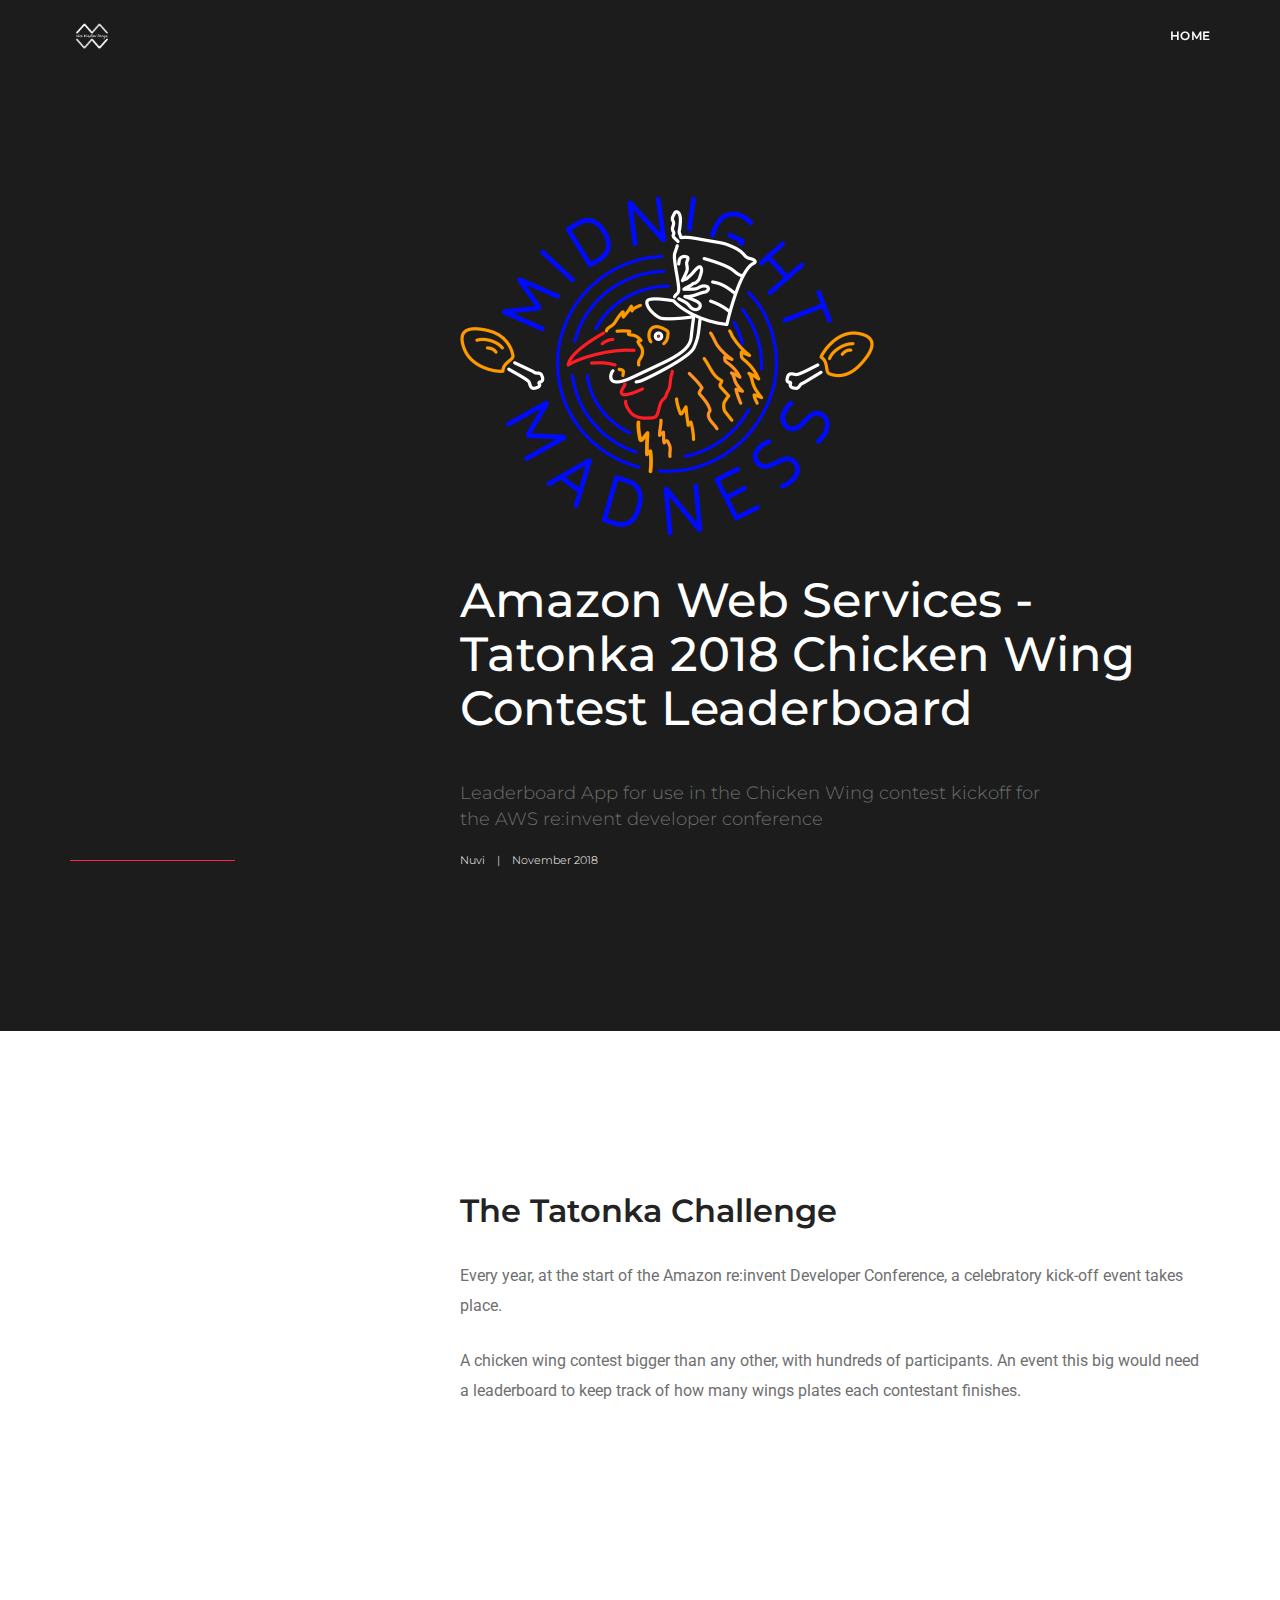
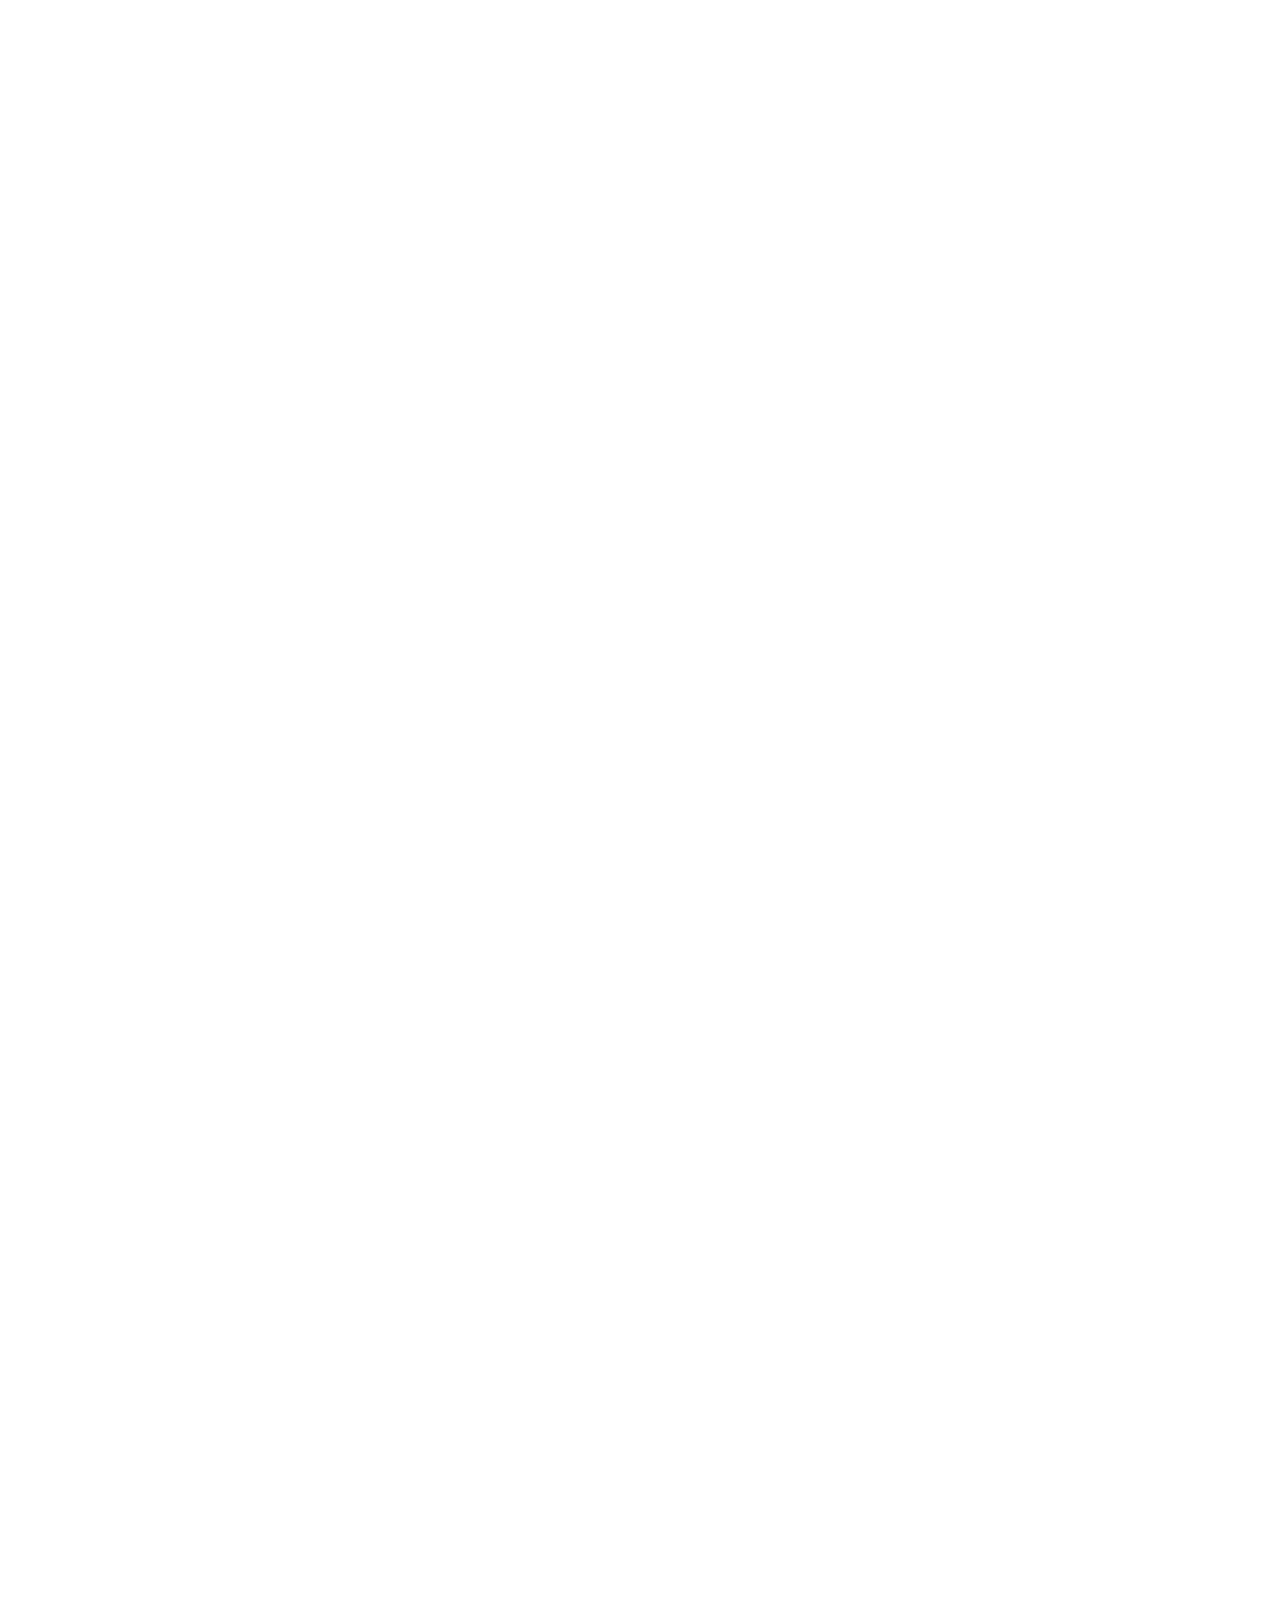
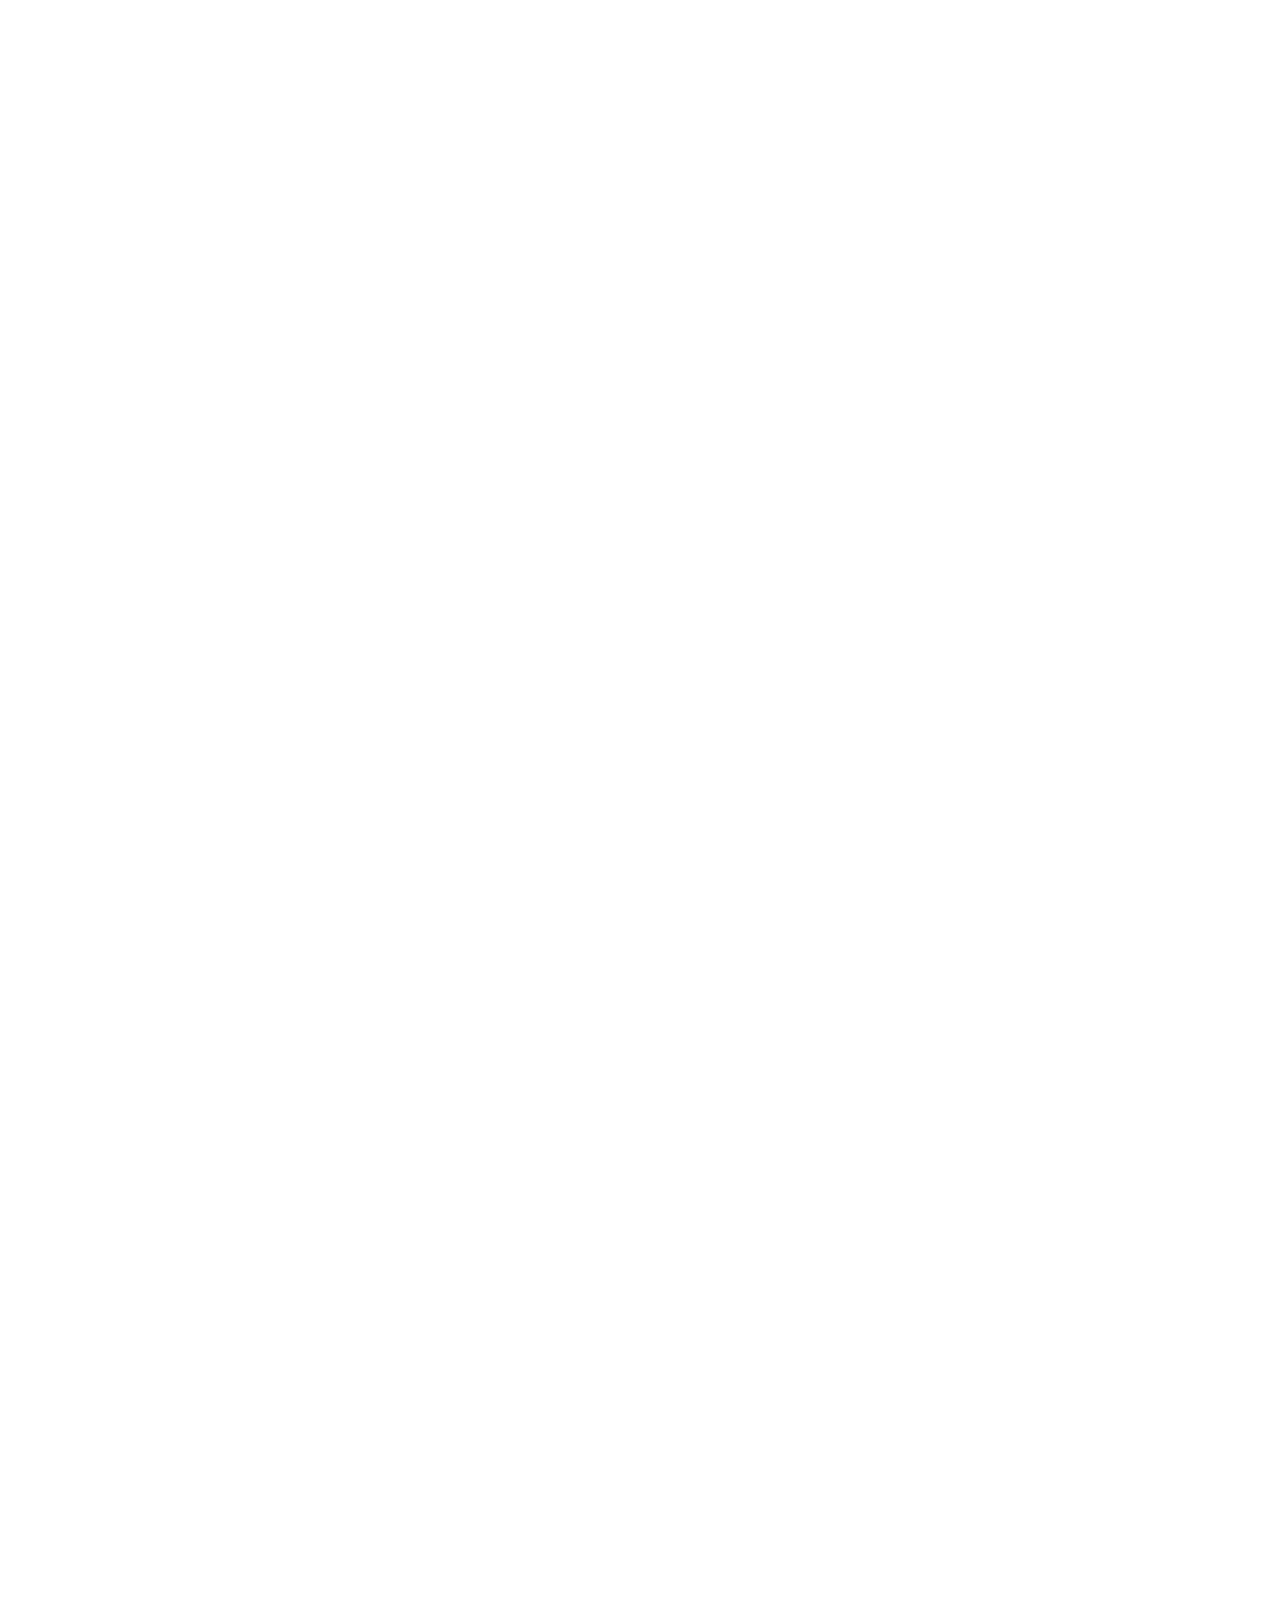
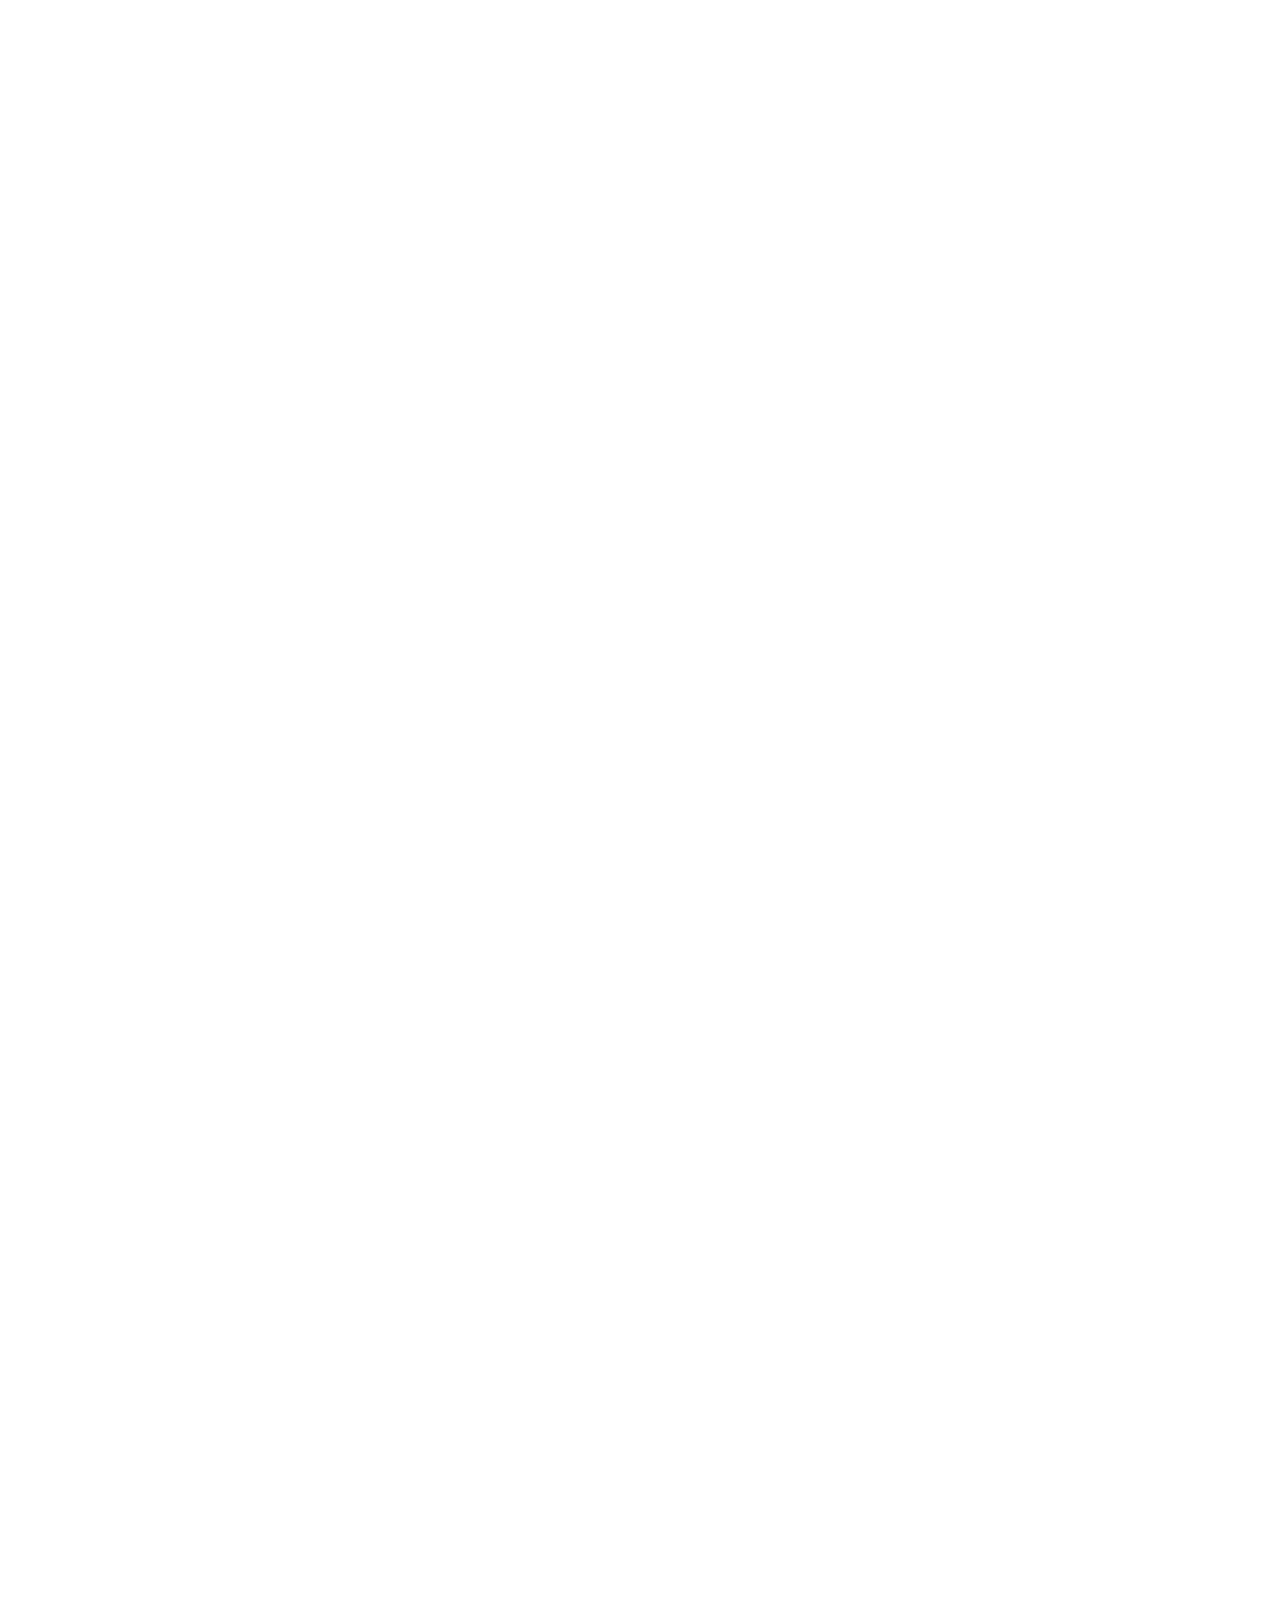
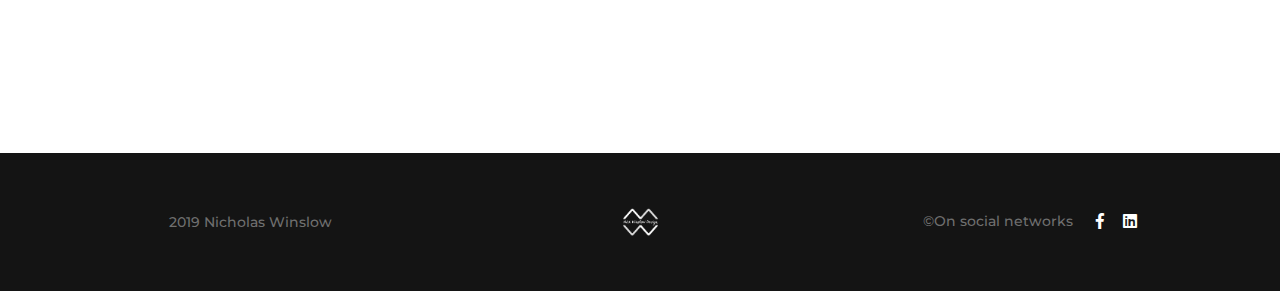
==== commit 7b6ba075: "perknow updates" ====
--- a/amazon-web-services.html
+++ b/amazon-web-services.html
@@ -10,7 +10,7 @@
         <!-- description -->
         <!-- keywords -->
         <!-- favicon -->
-        <link rel="shortcut icon" href="images/favicon.png">
+        <link rel="shortcut icon" href="images/logo/nick-winslow-dark.png">
         <link rel="apple-touch-icon" href="images/apple-touch-icon-57x57.png">
         <link rel="apple-touch-icon" sizes="72x72" href="images/apple-touch-icon-72x72.png">
         <link rel="apple-touch-icon" sizes="114x114" href="images/apple-touch-icon-114x114.png">
@@ -152,6 +152,9 @@
         <section class="wow fadeIn no-padding-top">
             <div class="container-fluid padding-ten-lr sm-padding-30px-lr xs-padding-15px-lr">
                 <div class="row">
+                        <div class="col-md-12 margin-35px-bottom wow fadeInUp">
+                                <img src="images/portfolio/aws/tatonkasketch.jpg" class="width-100" alt=""/>
+                            </div>
                     <div class="col-md-12 margin-35px-bottom wow fadeInUp">
                         <img src="images/portfolio/aws/1.jpg" class="width-100" alt=""/>
                     </div>
